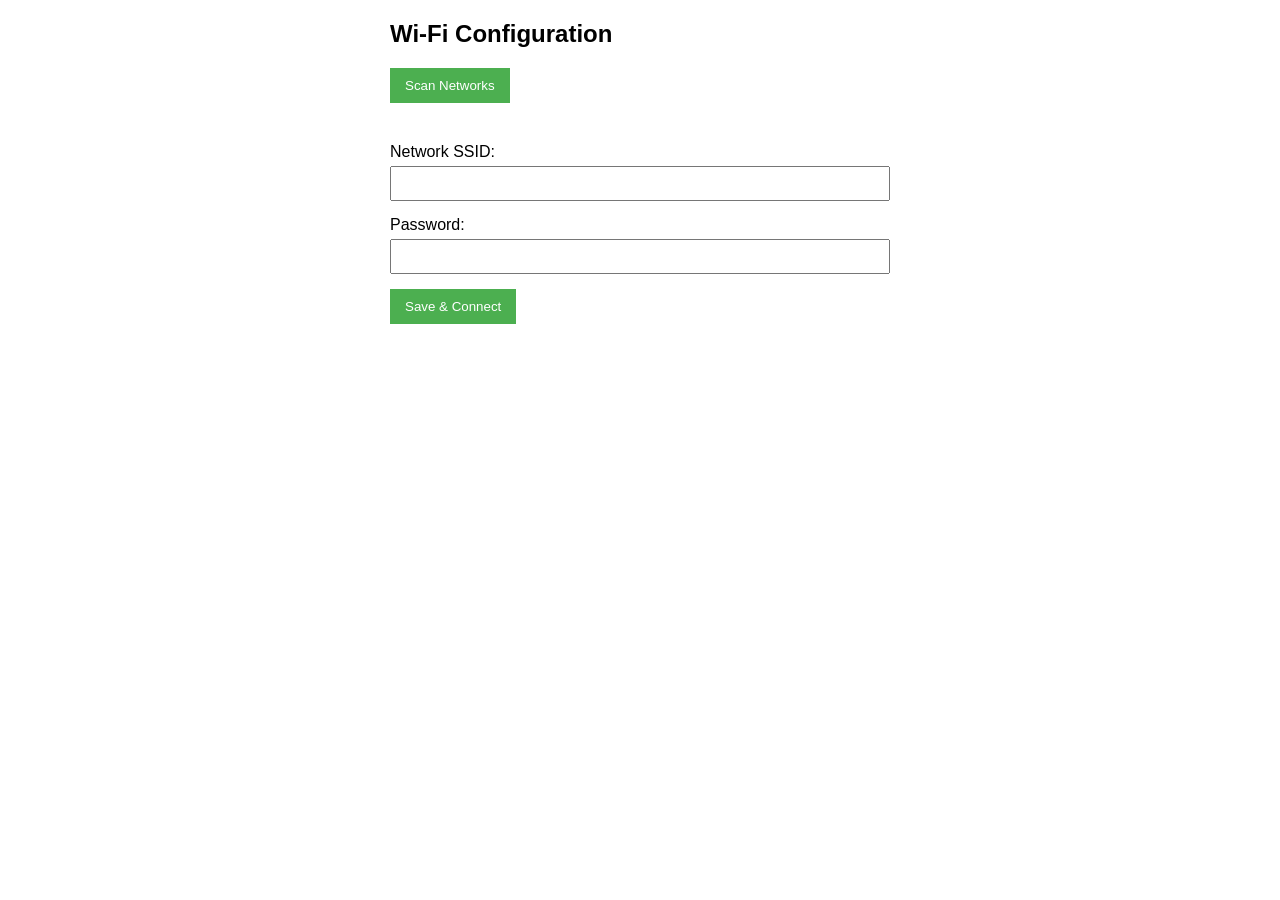
==== data/wifi-config.html @ 17d5fff0 "Started adding hot-spot" ====
<!DOCTYPE html>
<html>
<head>
  <meta name="viewport" content="width=device-width, initial-scale=1">
  <style>
    body { font-family: Arial; margin: 20px; }
    .container { max-width: 500px; margin: 0 auto; }
    .scan-btn { margin-bottom: 20px; }
    .network-list { margin-bottom: 20px; }
    .network-item { padding: 10px; border: 1px solid #ddd; margin-bottom: 5px; cursor: pointer; }
    .network-item:hover { background-color: #f5f5f5; }
    .form-group { margin-bottom: 15px; }
    label { display: block; margin-bottom: 5px; }
    input { width: 100%; padding: 8px; box-sizing: border-box; }
    button { background-color: #4CAF50; color: white; padding: 10px 15px; border: none; cursor: pointer; }
    button:hover { opacity: 0.8; }
  </style>
</head>
<body>
  <div class="container">
    <h2>Wi-Fi Configuration</h2>
    <button class="scan-btn" onclick="scanNetworks()">Scan Networks</button>
    <div class="network-list" id="networkList"></div>
    <form action="/savewifi" method="post">
      <div class="form-group">
        <label for="ssid">Network SSID:</label>
        <input type="text" id="ssid" name="ssid" required>
      </div>
      <div class="form-group">
        <label for="password">Password:</label>
        <input type="password" id="password" name="password">
      </div>
      <button type="submit">Save & Connect</button>
    </form>
  </div>
  <script>
    function scanNetworks() {
      fetch('/scanwifi')
        .then(response => response.json())
        .then(data => {
          const list = document.getElementById('networkList');
          list.innerHTML = '';
          data.networks.forEach(network => {
            const item = document.createElement('div');
            item.className = 'network-item';
            item.textContent = network.ssid + ' (' + network.rssi + ' dBm)';
            item.onclick = () => {
              document.getElementById('ssid').value = network.ssid;
            };
            list.appendChild(item);
          });
        });
    }
    // Автоматически сканировать сети при загрузке страницы
    window.onload = scanNetworks;
  </script>
</body>
</html>
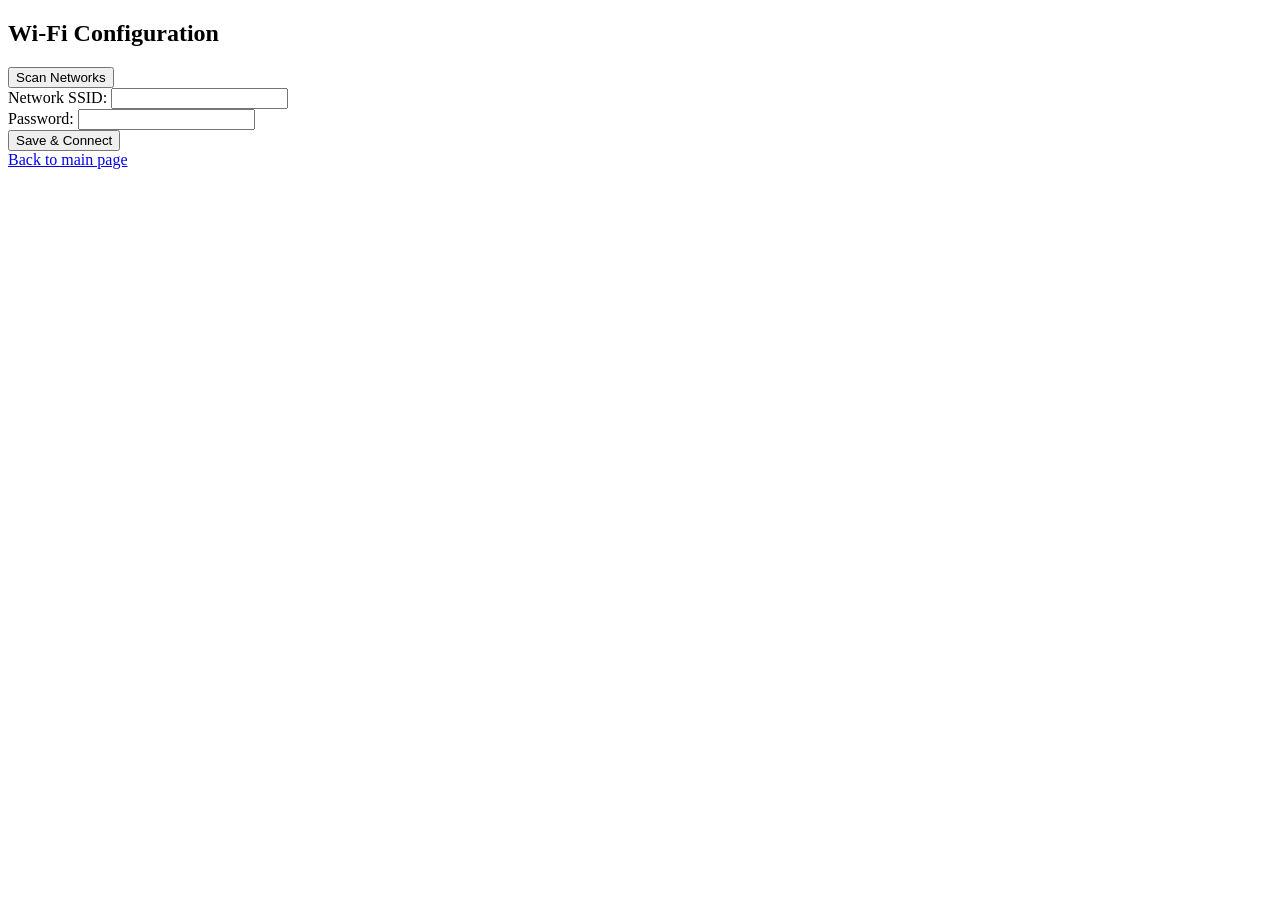
==== commit 7c5e17b4: "Added MyRequestHandler.hpp" ====
--- a/data/wifi-config.html
+++ b/data/wifi-config.html
@@ -1,20 +1,10 @@
 <!DOCTYPE html>
-<html>
+<html lang="en">
 <head>
-  <meta name="viewport" content="width=device-width, initial-scale=1">
-  <style>
-    body { font-family: Arial; margin: 20px; }
-    .container { max-width: 500px; margin: 0 auto; }
-    .scan-btn { margin-bottom: 20px; }
-    .network-list { margin-bottom: 20px; }
-    .network-item { padding: 10px; border: 1px solid #ddd; margin-bottom: 5px; cursor: pointer; }
-    .network-item:hover { background-color: #f5f5f5; }
-    .form-group { margin-bottom: 15px; }
-    label { display: block; margin-bottom: 5px; }
-    input { width: 100%; padding: 8px; box-sizing: border-box; }
-    button { background-color: #4CAF50; color: white; padding: 10px 15px; border: none; cursor: pointer; }
-    button:hover { opacity: 0.8; }
-  </style>
+  <meta charset="UTF-8">
+  <meta name="viewport" content="width=device-width, initial-scale=1.0">
+  <title>Wi-Fi Configuration</title>
+  <link rel="stylesheet" href="/main.css">
 </head>
 <body>
   <div class="container">
@@ -32,6 +22,9 @@
       </div>
       <button type="submit">Save & Connect</button>
     </form>
+  </div>
+  <div class="nav-container">
+    <a href="/">Back to main page</a>
   </div>
   <script>
     function scanNetworks() {
@@ -52,7 +45,7 @@
         });
     }
     // Автоматически сканировать сети при загрузке страницы
-    window.onload = scanNetworks;
+    // window.onload = scanNetworks;
   </script>
 </body>
 </html>
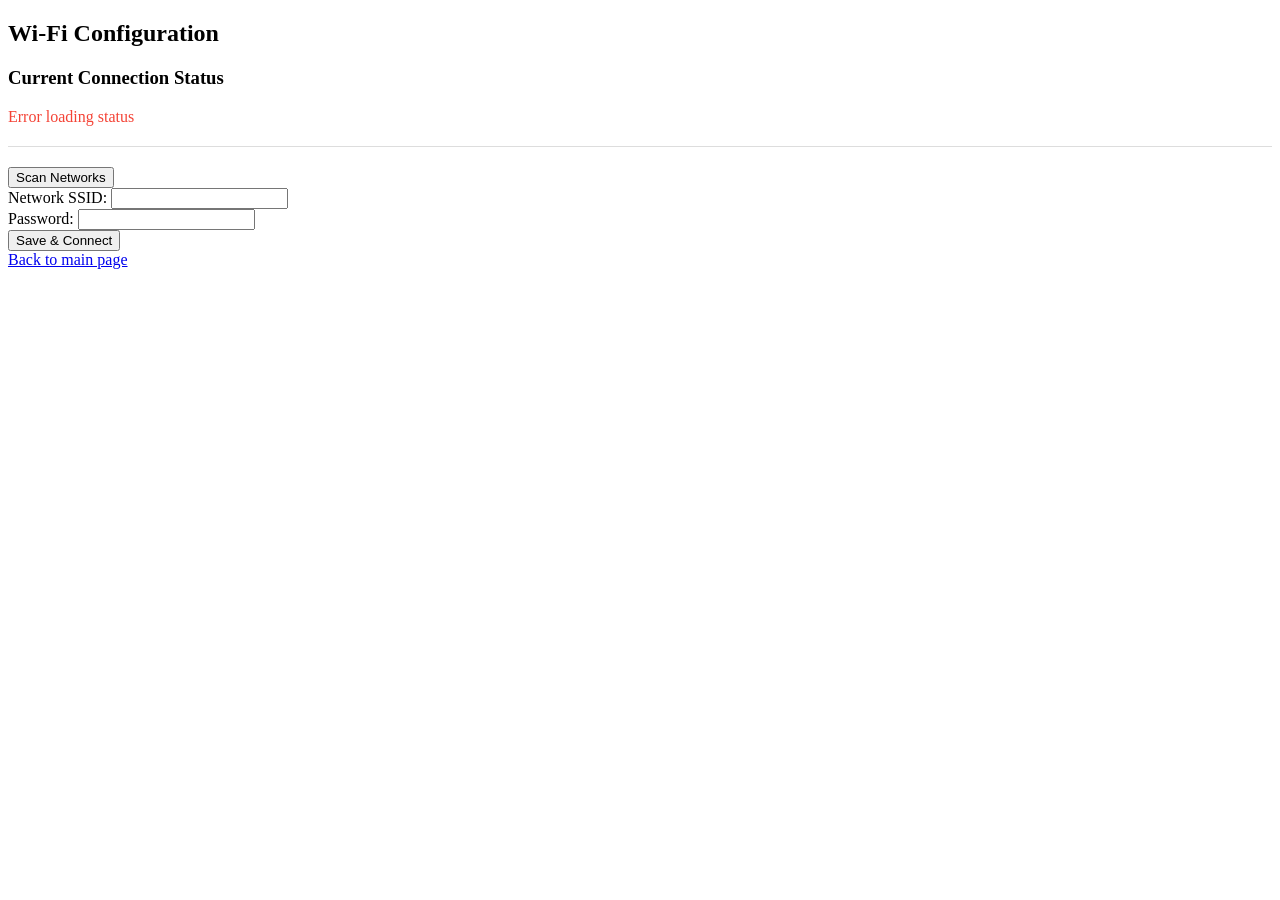
==== commit 4a6956c5: "Added status wi-fi that was connected and added ability to disconnect from wifi" ====
--- a/data/wifi-config.html
+++ b/data/wifi-config.html
@@ -9,6 +9,20 @@
 <body>
   <div class="container">
     <h2>Wi-Fi Configuration</h2>
+    
+    <!-- Блок статуса подключения -->
+    <div class="status-container" id="statusContainer">
+      <h3>Current Connection Status</h3>
+      <div id="connectionStatus" class="status-info">
+        <p>Loading...</p>
+      </div>
+      <button class="disconnect-btn" id="disconnectBtn" onclick="disconnectWiFi()" style="display:none;">
+        Disconnect & Switch to Access Point
+      </button>
+    </div>
+    
+    <hr style="margin: 20px 0; border: none; border-top: 1px solid #ddd;">
+    
     <button class="scan-btn" onclick="scanNetworks()">Scan Networks</button>
     <div class="network-list" id="networkList"></div>
     <form action="/savewifi" method="post">
@@ -44,8 +58,66 @@
           });
         });
     }
-    // Автоматически сканировать сети при загрузке страницы
-    // window.onload = scanNetworks;
+    
+    function updateWiFiStatus() {
+      fetch('/wifistatus')
+        .then(response => response.json())
+        .then(data => {
+          const statusDiv = document.getElementById('connectionStatus');
+          const disconnectBtn = document.getElementById('disconnectBtn');
+          
+          if (data.connected) {
+            statusDiv.innerHTML = `
+              <p><strong>Status:</strong> <span style="color: #4CAF50;">Connected</span></p>
+              <p><strong>Network:</strong> ${data.ssid}</p>
+              <p><strong>IP Address:</strong> ${data.ip}</p>
+              <p><strong>Signal Strength:</strong> ${data.rssi} dBm</p>
+            `;
+            disconnectBtn.style.display = 'inline-block';
+          } else if (data.mode === 'access_point') {
+            statusDiv.innerHTML = `
+              <p><strong>Status:</strong> <span style="color: #ff9800;">Access Point Mode</span></p>
+              <p><strong>AP Name:</strong> ${data.ssid}</p>
+              <p><strong>IP Address:</strong> ${data.ip}</p>
+            `;
+            disconnectBtn.style.display = 'none';
+          } else {
+            statusDiv.innerHTML = `
+              <p><strong>Status:</strong> <span style="color: #f44336;">Not Connected</span></p>
+            `;
+            disconnectBtn.style.display = 'none';
+          }
+        })
+        .catch(error => {
+          console.error('Error fetching WiFi status:', error);
+          document.getElementById('connectionStatus').innerHTML = 
+            '<p style="color: #f44336;">Error loading status</p>';
+        });
+    }
+    
+    function disconnectWiFi() {
+      if (confirm('Are you sure you want to disconnect and switch to Access Point mode? The device will restart.')) {
+        fetch('/disconnectwifi', { method: 'POST' })
+          .then(response => response.json())
+          .then(data => {
+            alert(data.message || 'Disconnecting... Device will restart.');
+            setTimeout(() => {
+              window.location.reload();
+            }, 2000);
+          })
+          .catch(error => {
+            console.error('Error disconnecting:', error);
+            alert('Error disconnecting. Please try again.');
+          });
+      }
+    }
+    
+    // Автоматически обновлять статус при загрузке страницы
+    window.onload = function() {
+      updateWiFiStatus();
+      // Обновлять статус каждые 5 секунд
+      setInterval(updateWiFiStatus, 5000);
+    };
   </script>
 </body>
 </html>
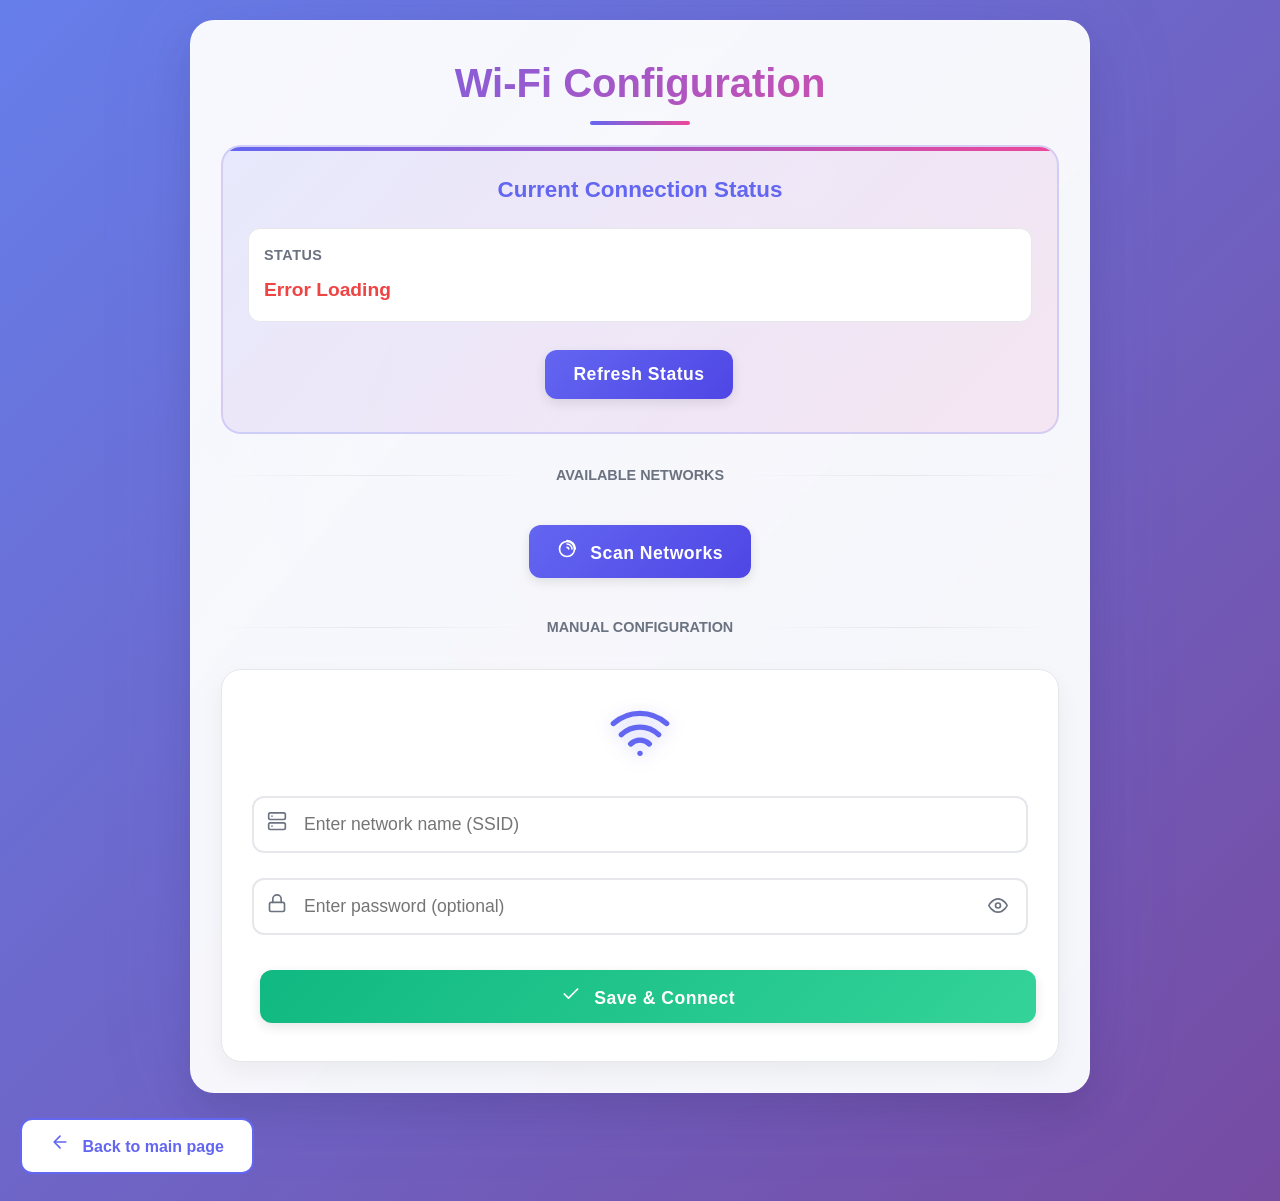
==== commit 0098d042: "New design of web" ====
--- a/data/wifi-config.html
+++ b/data/wifi-config.html
@@ -1,123 +1,1031 @@
 <!DOCTYPE html>
 <html lang="en">
+
 <head>
   <meta charset="UTF-8">
   <meta name="viewport" content="width=device-width, initial-scale=1.0">
   <title>Wi-Fi Configuration</title>
-  <link rel="stylesheet" href="/main.css">
+  <link rel="stylesheet" href="main.css">
+  <style>
+    /* Дополнительные стили для страницы WiFi */
+    .wifi-status {
+      background: linear-gradient(135deg, rgba(99, 102, 241, 0.1), rgba(236, 72, 153, 0.1));
+      padding: 25px;
+      border-radius: 20px;
+      margin-bottom: 30px;
+      border: 2px solid rgba(99, 102, 241, 0.2);
+      position: relative;
+      overflow: hidden;
+    }
+
+    .wifi-status::before {
+      content: '';
+      position: absolute;
+      top: 0;
+      left: 0;
+      right: 0;
+      height: 4px;
+      background: linear-gradient(to right, var(--primary), var(--secondary));
+    }
+
+    .wifi-status h3 {
+      margin-top: 0;
+      margin-bottom: 20px;
+      text-align: center;
+      color: var(--primary);
+      font-size: 1.4rem;
+      font-weight: 700;
+    }
+
+    .status-grid {
+      display: grid;
+      grid-template-columns: repeat(auto-fit, minmax(200px, 1fr));
+      gap: 20px;
+      margin-top: 15px;
+    }
+
+    .status-item {
+      background: white;
+      padding: 15px;
+      border-radius: 12px;
+      border: 1px solid var(--gray-light);
+      transition: all 0.3s ease;
+    }
+
+    .status-item:hover {
+      transform: translateY(-3px);
+      box-shadow: 0 8px 20px rgba(0, 0, 0, 0.1);
+      border-color: var(--primary);
+    }
+
+    .status-label {
+      font-size: 0.9rem;
+      color: var(--gray);
+      font-weight: 600;
+      text-transform: uppercase;
+      letter-spacing: 0.5px;
+      margin-bottom: 8px;
+    }
+
+    .status-value {
+      font-size: 1.2rem;
+      font-weight: 700;
+      color: var(--dark);
+    }
+
+    .status-connected .status-value {
+      color: var(--success);
+    }
+
+    .status-disconnected .status-value {
+      color: var(--danger);
+    }
+
+    .status-ap .status-value {
+      color: var(--warning);
+    }
+
+    /* Карточки сетей Wi-Fi */
+    .network-card {
+      background: white;
+      padding: 20px;
+      border-radius: 16px;
+      margin-bottom: 15px;
+      border: 2px solid var(--gray-light);
+      transition: all 0.3s cubic-bezier(0.4, 0, 0.2, 1);
+      position: relative;
+      overflow: hidden;
+    }
+
+    .network-card:hover {
+      border-color: var(--primary);
+    }
+
+    .network-card::after {
+      content: '';
+      position: absolute;
+      top: 0;
+      left: -100%;
+      width: 100%;
+      height: 100%;
+      background: linear-gradient(90deg, transparent, rgba(99, 102, 241, 0.1), transparent);
+      transition: 0.5s;
+    }
+
+    .network-card:hover::after {
+      left: 100%;
+    }
+
+    .network-header {
+      display: flex;
+      justify-content: space-between;
+      align-items: center;
+      cursor: pointer;
+    }
+
+    .network-name {
+      font-size: 1.3rem;
+      font-weight: 700;
+      color: var(--dark);
+      margin-bottom: 5px;
+      display: flex;
+      align-items: center;
+      gap: 8px;
+    }
+
+    .network-security {
+      height: 10px;
+    }
+
+    .network-info {
+      display: flex;
+      align-items: center;
+      gap: 15px;
+    }
+
+    .network-rssi {
+      background: linear-gradient(135deg, var(--primary), var(--primary-dark));
+      color: white;
+      padding: 6px 15px;
+      border-radius: 20px;
+      font-weight: 600;
+      font-size: 0.9rem;
+      min-width: 80px;
+      text-align: center;
+    }
+
+    .network-expand-btn {
+      background: none;
+      border: none;
+      color: var(--gray);
+      cursor: pointer;
+      padding: 8px;
+      border-radius: 8px;
+      transition: all 0.3s ease;
+    }
+
+    .network-expand-btn:hover {
+      background: var(--gray-light);
+      color: var(--primary);
+    }
+
+    .network-expand-btn svg {
+      transition: transform 0.3s ease;
+    }
+
+    .network-card.expanded .network-expand-btn svg {
+      transform: rotate(180deg);
+    }
+
+    /* Форма подключения внутри карточки */
+    .network-connect-form {
+      max-height: 0;
+      overflow: hidden;
+      transition: max-height 0.4s ease, margin-top 0.3s ease;
+      margin-top: 0;
+    }
+
+    .network-card.expanded .network-connect-form {
+      max-height: 250px;
+      margin-top: 20px;
+      border-top: 1px solid var(--gray-light);
+      padding-top: 20px;
+    }
+
+    .network-connect-form .input-group {
+      position: relative;
+      margin-bottom: 15px;
+    }
+
+    .network-connect-form input {
+      width: 100%;
+      padding: 14px 50px 14px 50px;
+      border: 2px solid var(--gray-light);
+      border-radius: 12px;
+      font-size: 1rem;
+      transition: all 0.3s ease;
+      background: white;
+    }
+
+    .network-connect-form input:focus {
+      outline: none;
+      border-color: var(--primary);
+      box-shadow: 0 0 0 3px rgba(99, 102, 241, 0.2);
+    }
+
+    .network-connect-form .input-icon {
+      position: absolute;
+      left: 15px;
+      top: 50%;
+      transform: translateY(-50%);
+      color: var(--gray);
+    }
+
+    .network-connect-form .password-toggle {
+      position: absolute;
+      right: 15px;
+      top: 50%;
+      transform: translateY(-50%);
+      background: none;
+      border: none;
+      color: var(--gray);
+      cursor: pointer;
+      padding: 5px;
+    }
+
+    .network-connect-form .password-toggle:hover {
+      color: var(--primary);
+    }
+
+    .network-connect-btn {
+      width: 100%;
+      padding: 14px;
+      background: linear-gradient(135deg, var(--success), #34d399);
+      color: white;
+      border: none;
+      border-radius: 12px;
+      font-size: 1rem;
+      font-weight: 600;
+      cursor: pointer;
+      transition: all 0.3s ease;
+      display: flex;
+      align-items: center;
+      justify-content: center;
+      gap: 10px;
+    }
+
+    .network-connect-btn:hover {
+      transform: translateY(-2px);
+      box-shadow: 0 8px 20px rgba(16, 185, 129, 0.3);
+    }
+
+    .network-connect-btn:active {
+      transform: translateY(0);
+    }
+
+    .signal-strength {
+      display: inline-block;
+      width: 80px;
+      height: 20px;
+      background: var(--gray-light);
+      border-radius: 10px;
+      position: relative;
+      overflow: hidden;
+    }
+
+    .signal-level {
+      position: absolute;
+      top: 0;
+      left: 0;
+      height: 100%;
+      background: linear-gradient(to right, var(--danger), var(--warning), var(--success));
+      border-radius: 10px;
+    }
+
+    /* Сообщения */
+    .message-box {
+      padding: 20px;
+      border-radius: 16px;
+      margin-bottom: 25px;
+      animation: slideIn 0.5s ease-out;
+      display: none;
+    }
+
+    .message-success {
+      background: linear-gradient(135deg, rgba(16, 185, 129, 0.1), rgba(52, 211, 153, 0.1));
+      border: 2px solid var(--success);
+      color: var(--success);
+    }
+
+    .message-error {
+      background: linear-gradient(135deg, rgba(239, 68, 68, 0.1), rgba(248, 113, 113, 0.1));
+      border: 2px solid var(--danger);
+      color: var(--danger);
+    }
+
+    .message-info {
+      background: linear-gradient(135deg, rgba(99, 102, 241, 0.1), rgba(139, 92, 246, 0.1));
+      border: 2px solid var(--primary);
+      color: var(--primary);
+    }
+
+    .message-header {
+      display: flex;
+      align-items: center;
+      gap: 10px;
+      margin-bottom: 10px;
+      font-weight: 700;
+      font-size: 1.2rem;
+    }
+
+    .scan-progress {
+      text-align: center;
+      padding: 30px;
+      display: none;
+    }
+
+    .spinner {
+      width: 40px;
+      height: 40px;
+      border: 4px solid var(--gray-light);
+      border-top-color: var(--primary);
+      border-radius: 50%;
+      animation: spin 1s linear infinite;
+      margin: 0 auto 15px;
+    }
+
+    @keyframes spin {
+      to {
+        transform: rotate(360deg);
+      }
+    }
+
+    @keyframes slideIn {
+      from {
+        opacity: 0;
+        transform: translateY(-20px);
+      }
+
+      to {
+        opacity: 1;
+        transform: translateY(0);
+      }
+    }
+
+    .divider {
+      display: flex;
+      align-items: center;
+      margin: 30px 0;
+      color: var(--gray);
+    }
+
+    .divider::before,
+    .divider::after {
+      content: '';
+      flex: 1;
+      height: 1px;
+      background: linear-gradient(to right, transparent, var(--gray-light), transparent);
+    }
+
+    .divider span {
+      padding: 0 20px;
+      font-size: 0.9rem;
+      font-weight: 600;
+      text-transform: uppercase;
+    }
+
+    /* Ручная настройка WiFi */
+    .wifi-form-container {
+      background: white;
+      padding: 30px;
+      border-radius: 20px;
+      margin-top: 30px;
+      border: 1px solid var(--gray-light);
+      box-shadow: 0 10px 25px rgba(0, 0, 0, 0.05);
+    }
+
+    .form-icon {
+      text-align: center;
+      margin-bottom: 25px;
+    }
+
+    .form-icon svg {
+      width: 64px;
+      height: 64px;
+      color: var(--primary);
+      filter: drop-shadow(0 4px 8px rgba(99, 102, 241, 0.3));
+    }
+
+    .manual-input-group {
+      position: relative;
+      margin-bottom: 25px;
+    }
+
+    .manual-input-group input {
+      width: 100%;
+      padding: 16px 50px 16px 50px;
+      border: 2px solid var(--gray-light);
+      border-radius: 12px;
+      font-size: 1.1rem;
+      transition: all 0.3s ease;
+      background: white;
+    }
+
+    .manual-input-group input:focus {
+      outline: none;
+      border-color: var(--primary);
+      box-shadow: 0 0 0 3px rgba(99, 102, 241, 0.2);
+    }
+
+    .manual-input-group .input-icon {
+      position: absolute;
+      left: 15px;
+      top: 50%;
+      transform: translateY(-50%);
+      color: var(--gray);
+    }
+
+    .manual-input-group .password-toggle {
+      position: absolute;
+      right: 15px;
+      top: 50%;
+      transform: translateY(-50%);
+      background: none;
+      border: none;
+      color: var(--gray);
+      cursor: pointer;
+      padding: 5px;
+    }
+
+    .manual-input-group .password-toggle:hover {
+      color: var(--primary);
+    }
+
+    @media (max-width: 768px) {
+      .status-grid {
+        grid-template-columns: 1fr;
+      }
+
+      .network-card {
+        padding: 15px;
+      }
+
+      .network-header {
+        flex-direction: column;
+        align-items: flex-start;
+        gap: 10px;
+      }
+
+      .network-info {
+        width: 100%;
+        justify-content: space-between;
+      }
+
+      .wifi-form-container {
+        padding: 20px;
+      }
+
+      .manual-input-group input {
+        padding: 14px 45px 14px 45px;
+      }
+    }
+
+    /* Декоративные элементы */
+    .wifi-bg {
+      position: fixed;
+      top: 0;
+      left: 0;
+      width: 100%;
+      height: 100%;
+      pointer-events: none;
+      z-index: -1;
+      opacity: 0.1;
+    }
+
+    .wifi-bg svg {
+      position: absolute;
+      width: 100%;
+      height: 100%;
+    }
+  </style>
 </head>
+
 <body>
+  <div class="wifi-bg">
+    <svg xmlns="http://www.w3.org/2000/svg" viewBox="0 0 100 100">
+      <path d="M50 10A40 40 0 1 0 50 90 40 40 0 1 0 50 10z" fill="none" stroke="currentColor" stroke-width="0.5" />
+      <path d="M50 20A30 30 0 1 0 50 80 30 30 0 1 0 50 20z" fill="none" stroke="currentColor" stroke-width="0.5" />
+      <path d="M50 30A20 20 0 1 0 50 70 20 20 0 1 0 50 30z" fill="none" stroke="currentColor" stroke-width="0.5" />
+    </svg>
+  </div>
+
   <div class="container">
-    <h2>Wi-Fi Configuration</h2>
-    
+    <h1>Wi-Fi Configuration</h1>
+
+    <!-- Сообщения -->
+    <div id="messageContainer" class="message-box"></div>
+
     <!-- Блок статуса подключения -->
-    <div class="status-container" id="statusContainer">
+    <div class="wifi-status">
       <h3>Current Connection Status</h3>
-      <div id="connectionStatus" class="status-info">
-        <p>Loading...</p>
+      <div id="connectionStatus">
+        <div class="scan-progress" id="statusLoading">
+          <div class="spinner"></div>
+          <p>Loading connection status...</p>
+        </div>
       </div>
-      <button class="disconnect-btn" id="disconnectBtn" onclick="disconnectWiFi()" style="display:none;">
-        Disconnect & Switch to Access Point
+      <div style="text-align: center; margin-top: 20px;">
+        <button class="btn btn-secondary" onclick="updateWiFiStatus()" style="margin-right: 10px;">
+          Refresh Status
+        </button>
+        <button class="btn btn-off" id="disconnectBtn" onclick="disconnectWiFi()" style="display:none;">
+          Disconnect & Switch to Access Point
+        </button>
+      </div>
+    </div>
+
+    <div class="divider">
+      <span>Available Networks</span>
+    </div>
+
+    <div style="text-align: center; margin-bottom: 25px;">
+      <button class="btn btn-secondary" onclick="scanNetworks()" style="min-width: 200px;">
+        <svg xmlns="http://www.w3.org/2000/svg" width="20" height="20" viewBox="0 0 24 24" fill="none"
+          stroke="currentColor" stroke-width="2" stroke-linecap="round" stroke-linejoin="round"
+          style="margin-right: 8px;">
+          <path d="M21 12a9 9 0 0 0-9-9 9 9 0 0 0-9 9 9 9 0 0 0 9 9 9 9 0 0 0 9-9z" />
+          <path d="M12 2a10 10 0 0 1 10 10" />
+          <path d="M12 6a6 6 0 0 1 6 6" />
+          <path d="M12 10a2 2 0 0 1 2 2" />
+        </svg>
+        Scan Networks
       </button>
     </div>
-    
-    <hr style="margin: 20px 0; border: none; border-top: 1px solid #ddd;">
-    
-    <button class="scan-btn" onclick="scanNetworks()">Scan Networks</button>
+
+    <div class="scan-progress" id="scanLoading">
+      <div class="spinner"></div>
+      <p>Scanning for available networks...</p>
+    </div>
+
     <div class="network-list" id="networkList"></div>
-    <form action="/savewifi" method="post">
-      <div class="form-group">
-        <label for="ssid">Network SSID:</label>
-        <input type="text" id="ssid" name="ssid" required>
+
+    <div class="divider">
+      <span>Manual Configuration</span>
+    </div>
+
+    <div class="wifi-form-container">
+      <div class="form-icon">
+        <svg xmlns="http://www.w3.org/2000/svg" viewBox="0 0 24 24" fill="none" stroke="currentColor" stroke-width="2"
+          stroke-linecap="round" stroke-linejoin="round">
+          <path d="M5 13a10 10 0 0 1 14 0"></path>
+          <path d="M8.5 16.5a5 5 0 0 1 7 0"></path>
+          <path d="M2 8.82a15 15 0 0 1 20 0"></path>
+          <line x1="12" y1="20" x2="12.01" y2="20"></line>
+        </svg>
       </div>
-      <div class="form-group">
-        <label for="password">Password:</label>
-        <input type="password" id="password" name="password">
-      </div>
-      <button type="submit">Save & Connect</button>
-    </form>
+
+      <form id="wifiForm" onsubmit="saveWiFi(event)">
+        <div class="manual-input-group">
+          <div class="input-icon">
+            <svg xmlns="http://www.w3.org/2000/svg" width="20" height="20" viewBox="0 0 24 24" fill="none"
+              stroke="currentColor" stroke-width="2" stroke-linecap="round" stroke-linejoin="round">
+              <rect x="2" y="2" width="20" height="8" rx="2" ry="2"></rect>
+              <rect x="2" y="14" width="20" height="8" rx="2" ry="2"></rect>
+              <line x1="6" y1="6" x2="6.01" y2="6"></line>
+              <line x1="6" y1="18" x2="6.01" y2="18"></line>
+            </svg>
+          </div>
+          <input type="text" id="ssid" name="ssid" placeholder="Enter network name (SSID)" required>
+        </div>
+
+        <div class="manual-input-group">
+          <div class="input-icon">
+            <svg xmlns="http://www.w3.org/2000/svg" width="20" height="20" viewBox="0 0 24 24" fill="none"
+              stroke="currentColor" stroke-width="2" stroke-linecap="round" stroke-linejoin="round">
+              <rect x="3" y="11" width="18" height="11" rx="2" ry="2"></rect>
+              <path d="M7 11V7a5 5 0 0 1 10 0v4"></path>
+            </svg>
+          </div>
+          <input type="password" id="password" name="password" placeholder="Enter password (optional)">
+          <button type="button" class="password-toggle" onclick="togglePassword()">
+            <svg xmlns="http://www.w3.org/2000/svg" width="20" height="20" viewBox="0 0 24 24" fill="none"
+              stroke="currentColor" stroke-width="2" stroke-linecap="round" stroke-linejoin="round">
+              <path d="M1 12s4-8 11-8 11 8 11 8-4 8-11 8-11-8-11-8z"></path>
+              <circle cx="12" cy="12" r="3"></circle>
+            </svg>
+          </button>
+        </div>
+
+        <button class="btn btn-on" type="submit" style="width: 100%; margin-top: 10px;">
+          <svg xmlns="http://www.w3.org/2000/svg" width="20" height="20" viewBox="0 0 24 24" fill="none"
+            stroke="currentColor" stroke-width="2" stroke-linecap="round" stroke-linejoin="round"
+            style="margin-right: 8px;">
+            <polyline points="20 6 9 17 4 12"></polyline>
+          </svg>
+          Save & Connect
+        </button>
+      </form>
+    </div>
   </div>
+
   <div class="nav-container">
-    <a href="/">Back to main page</a>
+    <a href="#" id="backLink">
+      <svg xmlns="http://www.w3.org/2000/svg" width="20" height="20" viewBox="0 0 24 24" fill="none"
+        stroke="currentColor" stroke-width="2" stroke-linecap="round" stroke-linejoin="round"
+        style="margin-right: 8px;">
+        <path d="M19 12H5M12 19l-7-7 7-7" />
+      </svg>
+      Back to main page
+    </a>
   </div>
+
   <script>
+    // Установка ссылки в зависимости от устройства
+    document.getElementById('backLink').href =
+      window.location.hostname === '' ? 'index.html' : '/';
+
+    // Глобальные переменные
+    let expandedNetworkId = null;
+    let currentNetworks = [];
+
+    // Функция переключения видимости пароля в основной форме
+    function togglePassword() {
+      const passwordInput = document.getElementById('password');
+      const type = passwordInput.getAttribute('type') === 'password' ? 'text' : 'password';
+      passwordInput.setAttribute('type', type);
+    }
+
+    // Показать сообщение
+    function showMessage(type, title, text) {
+      const messageContainer = document.getElementById('messageContainer');
+      const typeClass = `message-${type}`;
+
+      messageContainer.className = `message-box ${typeClass}`;
+      messageContainer.innerHTML = `
+        <div class="message-header">
+          <svg xmlns="http://www.w3.org/2000/svg" width="24" height="24" viewBox="0 0 24 24" fill="none" stroke="currentColor" stroke-width="2" stroke-linecap="round" stroke-linejoin="round">
+            ${type === 'success' ? '<polyline points="20 6 9 17 4 12"></polyline>' :
+          type === 'error' ? '<circle cx="12" cy="12" r="10"></circle><line x1="15" y1="9" x2="9" y2="15"></line><line x1="9" y1="9" x2="15" y2="15"></line>' :
+            '<circle cx="12" cy="12" r="10"></circle><line x1="12" y1="16" x2="12" y2="12"></line><line x1="12" y1="8" x2="12.01" y2="8"></line>'}
+          </svg>
+          ${title}
+        </div>
+        <p>${text}</p>
+      `;
+      messageContainer.style.display = 'block';
+
+      if (type !== 'info') {
+        setTimeout(() => {
+          messageContainer.style.display = 'none';
+        }, 5000);
+      }
+    }
+
+    // Раскрыть/скрыть карточку сети
+    function toggleNetworkCard(networkId) {
+      const card = document.getElementById(`network-${networkId}`);
+      const allCards = document.querySelectorAll('.network-card');
+
+      // Закрываем все другие карточки
+      allCards.forEach(c => {
+        if (c.id !== `network-${networkId}` && c.classList.contains('expanded')) {
+          c.classList.remove('expanded');
+        }
+      });
+
+      // Переключаем текущую карточку
+      if (expandedNetworkId === networkId) {
+        card.classList.remove('expanded');
+        expandedNetworkId = null;
+      } else {
+        card.classList.add('expanded');
+        expandedNetworkId = networkId;
+      }
+    }
+
+    // Подключиться к сети из карточки
+    function connectFromCard(ssid, password = '') {
+      // Заполняем основную форму
+      document.getElementById('ssid').value = ssid;
+      document.getElementById('password').value = password;
+
+      // Вызываем сохранение
+      saveWiFiData(ssid, password);
+    }
+
+    // Сканирование сетей
     function scanNetworks() {
+      const networkList = document.getElementById('networkList');
+      const scanLoading = document.getElementById('scanLoading');
+
+      networkList.innerHTML = '';
+      scanLoading.style.display = 'block';
+      expandedNetworkId = null;
+
+      showMessage('info', 'Scanning Networks', 'Searching for available Wi-Fi networks...');
+
       fetch('/scanwifi')
         .then(response => response.json())
         .then(data => {
-          const list = document.getElementById('networkList');
-          list.innerHTML = '';
-          data.networks.forEach(network => {
-            const item = document.createElement('div');
-            item.className = 'network-item';
-            item.textContent = network.ssid + ' (' + network.rssi + ' dBm)';
-            item.onclick = () => {
-              document.getElementById('ssid').value = network.ssid;
-            };
-            list.appendChild(item);
+          scanLoading.style.display = 'none';
+          currentNetworks = data.networks || [];
+
+          if (currentNetworks.length > 0) {
+            currentNetworks.forEach((network, index) => {
+              const networkId = `net-${index}`;
+              const signalPercent = Math.min(Math.max(((network.rssi + 100) / 70 * 100), 0), 100);
+              const isOpen = network.encrypted === false || network.encrypted === "false";
+
+              const card = document.createElement('div');
+              card.className = 'network-card';
+              card.id = `network-${networkId}`;
+
+              let cardContent = `
+                <div class="network-header" onclick="toggleNetworkCard('${networkId}')">
+                  <div>
+                    <div class="network-name">
+                      ${isOpen ?
+                  '<svg xmlns="http://www.w3.org/2000/svg" width="18" height="18" viewBox="0 0 24 24" fill="none" stroke="currentColor" stroke-width="2" stroke-linecap="round" stroke-linejoin="round" style="color: var(--success);">' +
+                  '<path d="M12 22s8-4 8-10V5l-8-3-8 3v7c0 6 8 10 8 10z"></path>' +
+                  '</svg>' :
+                  '<svg xmlns="http://www.w3.org/2000/svg" width="18" height="18" viewBox="0 0 24 24" fill="none" stroke="currentColor" stroke-width="2" stroke-linecap="round" stroke-linejoin="round" style="color: var(--warning);">' +
+                  '<rect x="3" y="11" width="18" height="11" rx="2" ry="2"></rect>' +
+                  '<path d="M7 11V7a5 5 0 0 1 10 0v4"></path>' +
+                  '</svg>'
+                }
+                      ${network.ssid}
+                    </div>
+                    <div class="network-security"></div>
+                  </div>
+                  <div class="network-info">
+                    <div style="display: flex; align-items: center; gap: 10px;">
+                      <div class="signal-strength">
+                        <div class="signal-level" style="width: ${signalPercent}%"></div>
+                      </div>
+                      <div class="network-rssi">${network.rssi} dBm</div>
+                    </div>
+                    <button class="network-expand-btn">
+                      <svg xmlns="http://www.w3.org/2000/svg" width="20" height="20" viewBox="0 0 24 24" fill="none" stroke="currentColor" stroke-width="2" stroke-linecap="round" stroke-linejoin="round">
+                        <polyline points="6 9 12 15 18 9"></polyline>
+                      </svg>
+                    </button>
+                  </div>
+                </div>
+                <div class="network-connect-form">
+              `;
+
+              if (!isOpen) {
+                // Защищенная сеть - поле для пароля
+                cardContent += `
+                  <form onsubmit="event.preventDefault(); connectFromCard('${network.ssid.replace(/'/g, "\\'")}', document.getElementById('password-${networkId}').value);">
+                    <div class="input-group">
+                      <div class="input-icon">
+                        <svg xmlns="http://www.w3.org/2000/svg" width="16" height="16" viewBox="0 0 24 24" fill="none" stroke="currentColor" stroke-width="2" stroke-linecap="round" stroke-linejoin="round">
+                          <rect x="3" y="11" width="18" height="11" rx="2" ry="2"></rect>
+                          <path d="M7 11V7a5 5 0 0 1 10 0v4"></path>
+                        </svg>
+                      </div>
+                      <input type="password" id="password-${networkId}" placeholder="Enter password for ${network.ssid}" required>
+                      <button type="button" class="password-toggle" onclick="togglePasswordInCard('password-${networkId}')">
+                        <svg xmlns="http://www.w3.org/2000/svg" width="16" height="16" viewBox="0 0 24 24" fill="none" stroke="currentColor" stroke-width="2" stroke-linecap="round" stroke-linejoin="round">
+                          <path d="M1 12s4-8 11-8 11 8 11 8-4 8-11 8-11-8-11-8z"></path>
+                          <circle cx="12" cy="12" r="3"></circle>
+                        </svg>
+                      </button>
+                    </div>
+                    <button class="network-connect-btn" type="submit">
+                      <svg xmlns="http://www.w3.org/2000/svg" width="18" height="18" viewBox="0 0 24 24" fill="none" stroke="currentColor" stroke-width="2" stroke-linecap="round" stroke-linejoin="round">
+                        <polyline points="20 6 9 17 4 12"></polyline>
+                      </svg>
+                      Save & Connect to ${network.ssid}
+                    </button>
+                  </form>
+                `;
+              } else {
+                // Открытая сеть - только кнопка подключения
+                cardContent += `
+                  <button class="network-connect-btn" onclick="connectFromCard('${network.ssid.replace(/'/g, "\\'")}')">
+                    <svg xmlns="http://www.w3.org/2000/svg" width="18" height="18" viewBox="0 0 24 24" fill="none" stroke="currentColor" stroke-width="2" stroke-linecap="round" stroke-linejoin="round">
+                      <polyline points="20 6 9 17 4 12"></polyline>
+                    </svg>
+                    Connect to ${network.ssid}
+                  </button>
+                `;
+              }
+
+              cardContent += `</div>`;
+              card.innerHTML = cardContent;
+              networkList.appendChild(card);
+            });
+          } else {
+            networkList.innerHTML = `
+              <div style="text-align: center; padding: 40px; color: var(--gray);">
+                <svg xmlns="http://www.w3.org/2000/svg" width="48" height="48" viewBox="0 0 24 24" fill="none" stroke="currentColor" stroke-width="2" stroke-linecap="round" stroke-linejoin="round" style="margin-bottom: 15px;">
+                  <path d="M1 1l22 22M16.72 11.06A10.94 10.94 0 0 1 19 12.55M5 12.55a10.94 10.94 0 0 1 5.17-2.39M10.71 5.05A16 16 0 0 1 22.58 9M1.42 9a15.91 15.91 0 0 1 4.7-2.88M8.53 16.11a6 6 0 0 1 6.95 0M12 20h.01"/>
+                </svg>
+                <h3 style="margin: 0 0 10px 0;">No networks found</h3>
+                <p style="margin: 0;">Try moving closer to your router or click scan again.</p>
+              </div>
+            `;
+          }
+        })
+        .catch(error => {
+          scanLoading.style.display = 'none';
+          showMessage('error', 'Scan Error', 'Failed to scan networks. Please try again.');
+          console.error('Error scanning networks:', error);
+        });
+    }
+
+    // Функция переключения пароля в карточке
+    function togglePasswordInCard(inputId) {
+      const passwordInput = document.getElementById(inputId);
+      const type = passwordInput.getAttribute('type') === 'password' ? 'text' : 'password';
+      passwordInput.setAttribute('type', type);
+    }
+
+    // Оригинальная функция saveWiFi
+    function saveWiFi(event) {
+      event.preventDefault();
+
+      const form = document.getElementById('wifiForm');
+      const formData = new FormData(form);
+      const ssid = formData.get('ssid');
+      const password = formData.get('password');
+
+      saveWiFiData(ssid, password);
+    }
+
+    // Общая функция для сохранения WiFi данных
+    function saveWiFiData(ssid, password) {
+      // Показываем сообщение о процессе
+      showMessage('info', 'Connecting...', `Connecting to ${ssid}. This may take a few seconds.`);
+
+      // Отправляем данные через fetch
+      fetch('/savewifi', {
+        method: 'POST',
+        headers: {
+          'Content-Type': 'application/x-www-form-urlencoded',
+        },
+        body: `ssid=${encodeURIComponent(ssid)}&password=${encodeURIComponent(password)}`
+      })
+        .then(response => {
+          // Пытаемся прочитать как JSON
+          return response.json().catch(() => {
+            // Если не JSON, читаем как текст
+            return response.text().then(text => ({ status: response.ok ? 'success' : 'error', message: text }));
           });
+        })
+        .then(data => {
+          // Проверяем статус ответа
+          if (data.status === 'success' || (typeof data === 'string' && data.includes('successfully'))) {
+            showMessage('success', 'Connected!', 'Wi-Fi configured successfully! Device will reboot in a moment...');
+            // Редирект через 2 секунды
+            setTimeout(() => {
+              window.location.href = '/wifi-config';
+            }, 2000);
+          } else {
+            // Ошибка подключения
+            showMessage('error', 'Failed to connect to WiFi', data.message || 'Please check your credentials and try again.');
+            // Обновляем статус WiFi
+            setTimeout(() => {
+              updateWiFiStatus();
+            }, 1000);
+          }
+        })
+        .catch(error => {
+          console.error('Error saving WiFi:', error);
+          showMessage('error', 'Error connecting to WiFi', 'Please try again later.');
+          updateWiFiStatus();
         });
     }
-    
+
+    // Обновление статуса WiFi
     function updateWiFiStatus() {
+      const statusDiv = document.getElementById('connectionStatus');
+      const disconnectBtn = document.getElementById('disconnectBtn');
+      const statusLoading = document.getElementById('statusLoading');
+
+      statusLoading.style.display = 'block';
+      statusDiv.innerHTML = '';
+      statusDiv.appendChild(statusLoading);
+
       fetch('/wifistatus')
         .then(response => response.json())
         .then(data => {
-          const statusDiv = document.getElementById('connectionStatus');
-          const disconnectBtn = document.getElementById('disconnectBtn');
-          
+          statusLoading.style.display = 'none';
+
+          let statusHtml = '<div class="status-grid">';
+
           if (data.connected) {
-            statusDiv.innerHTML = `
-              <p><strong>Status:</strong> <span style="color: #4CAF50;">Connected</span></p>
-              <p><strong>Network:</strong> ${data.ssid}</p>
-              <p><strong>IP Address:</strong> ${data.ip}</p>
-              <p><strong>Signal Strength:</strong> ${data.rssi} dBm</p>
+            const signalPercent = Math.min(Math.max(((data.rssi + 100) / 70 * 100), 0), 100);
+
+            statusHtml += `
+              <div class="status-item status-connected">
+                <div class="status-label">Status</div>
+                <div class="status-value">Connected</div>
+              </div>
+              <div class="status-item">
+                <div class="status-label">Network</div>
+                <div class="status-value">${data.ssid}</div>
+              </div>
+              <div class="status-item">
+                <div class="status-label">IP Address</div>
+                <div class="status-value">${data.ip}</div>
+              </div>
+              <div class="status-item">
+                <div class="status-label">Signal Strength</div>
+                <div class="status-value">
+                  <div style="display: flex; align-items: center; gap: 10px;">
+                    <div class="signal-strength">
+                      <div class="signal-level" style="width: ${signalPercent}%"></div>
+                    </div>
+                    ${data.rssi} dBm
+                  </div>
+                </div>
+              </div>
             `;
             disconnectBtn.style.display = 'inline-block';
           } else if (data.mode === 'access_point') {
-            statusDiv.innerHTML = `
-              <p><strong>Status:</strong> <span style="color: #ff9800;">Access Point Mode</span></p>
-              <p><strong>AP Name:</strong> ${data.ssid}</p>
-              <p><strong>IP Address:</strong> ${data.ip}</p>
+            statusHtml += `
+              <div class="status-item status-ap">
+                <div class="status-label">Status</div>
+                <div class="status-value">Access Point Mode</div>
+              </div>
+              <div class="status-item">
+                <div class="status-label">AP Name</div>
+                <div class="status-value">${data.ssid}</div>
+              </div>
+              <div class="status-item">
+                <div class="status-label">IP Address</div>
+                <div class="status-value">${data.ip}</div>
+              </div>
+              <div class="status-item">
+                <div class="status-label">Mode</div>
+                <div class="status-value">Hotspot</div>
+              </div>
             `;
             disconnectBtn.style.display = 'none';
           } else {
-            statusDiv.innerHTML = `
-              <p><strong>Status:</strong> <span style="color: #f44336;">Not Connected</span></p>
+            statusHtml += `
+              <div class="status-item status-disconnected">
+                <div class="status-label">Status</div>
+                <div class="status-value">Not Connected</div>
+              </div>
+              <div class="status-item">
+                <div class="status-label">Mode</div>
+                <div class="status-value">Client Mode</div>
+              </div>
+              <div class="status-item">
+                <div class="status-label">Network</div>
+                <div class="status-value">None</div>
+              </div>
+              <div class="status-item">
+                <div class="status-label">IP Address</div>
+                <div class="status-value">Not assigned</div>
+              </div>
             `;
             disconnectBtn.style.display = 'none';
           }
+
+          statusHtml += '</div>';
+          statusDiv.innerHTML = statusHtml;
         })
         .catch(error => {
+          statusLoading.style.display = 'none';
+          statusDiv.innerHTML = `
+            <div class="status-item status-disconnected">
+              <div class="status-label">Status</div>
+              <div class="status-value">Error Loading</div>
+            </div>
+          `;
           console.error('Error fetching WiFi status:', error);
-          document.getElementById('connectionStatus').innerHTML = 
-            '<p style="color: #f44336;">Error loading status</p>';
         });
     }
-    
+
+    // Отключение WiFi
     function disconnectWiFi() {
       if (confirm('Are you sure you want to disconnect and switch to Access Point mode? The device will restart.')) {
+        showMessage('info', 'Disconnecting...', 'Switching to Access Point mode. Device will restart.');
+
         fetch('/disconnectwifi', { method: 'POST' })
           .then(response => response.json())
           .then(data => {
-            alert(data.message || 'Disconnecting... Device will restart.');
+            showMessage('success', 'Disconnected', data.message || 'Disconnecting... Device will restart.');
             setTimeout(() => {
               window.location.reload();
             }, 2000);
           })
           .catch(error => {
             console.error('Error disconnecting:', error);
-            alert('Error disconnecting. Please try again.');
+            showMessage('error', 'Error', 'Failed to disconnect. Please try again.');
           });
       }
     }
-    
-    // Автоматически обновлять статус при загрузке страницы
-    window.onload = function() {
+
+    // Проверка параметров URL
+    function checkURLParams() {
+      const urlParams = new URLSearchParams(window.location.search);
+
+      if (urlParams.get('success') === 'true') {
+        showMessage('success', 'Connected!', 'Wi-Fi configured successfully!');
+        setTimeout(() => {
+          window.history.replaceState({}, document.title, '/wifi-config');
+        }, 5000);
+      } else if (urlParams.get('error') === 'true') {
+        showMessage('error', 'Connection Failed', 'Failed to connect to Wi-Fi. Please try again.');
+        setTimeout(() => {
+          window.history.replaceState({}, document.title, '/wifi-config');
+        }, 5000);
+      }
+    }
+
+    // Инициализация
+    window.onload = function () {
+      checkURLParams();
       updateWiFiStatus();
-      // Обновлять статус каждые 5 секунд
-      setInterval(updateWiFiStatus, 5000);
+      setInterval(updateWiFiStatus, 10000);
     };
   </script>
 </body>
+
 </html>
--- a/data/main.css
+++ b/data/main.css
@@ -0,0 +1,681 @@
+/* ===== ОБЩИЕ СТИЛИ ===== */
+:root {
+    --primary: #6366f1;
+    --primary-dark: #4f46e5;
+    --secondary: #ec4899;
+    --success: #10b981;
+    --danger: #ef4444;
+    --warning: #f59e0b;
+    --info: #06b6d4;
+    --dark: #1f2937;
+    --light: #f8fafc;
+    --gray: #6b7280;
+    --gray-light: #e5e7eb;
+}
+
+* {
+    margin: 0;
+    padding: 0;
+    box-sizing: border-box;
+}
+
+body {
+    font-family: 'Segoe UI', Tahoma, Geneva, Verdana, sans-serif;
+    margin: 0;
+    padding: 20px;
+    background: linear-gradient(135deg, #667eea 0%, #764ba2 100%);
+    color: var(--dark);
+    line-height: 1.6;
+    min-height: 100vh;
+}
+
+.container {
+    max-width: 900px;
+    margin: 0 auto;
+    background: linear-gradient(to bottom right, rgba(255, 255, 255, 0.95), rgba(248, 250, 252, 0.98));
+    padding: 30px;
+    border-radius: 24px;
+    box-shadow:
+        0 20px 40px rgba(0, 0, 0, 0.1),
+        0 0 100px rgba(99, 102, 241, 0.1);
+    text-align: left;
+    backdrop-filter: blur(10px);
+    border: 1px solid rgba(255, 255, 255, 0.3);
+}
+
+h1,
+h2 {
+    background: linear-gradient(135deg, var(--primary), var(--secondary));
+    -webkit-background-clip: text;
+    -webkit-text-fill-color: transparent;
+    background-clip: text;
+    text-align: center;
+    margin-bottom: 25px;
+    position: relative;
+}
+
+h1 {
+    font-size: 2.5rem;
+    font-weight: 800;
+    margin-bottom: 30px;
+}
+
+h1::after {
+    content: '';
+    position: absolute;
+    bottom: -10px;
+    left: 50%;
+    transform: translateX(-50%);
+    width: 100px;
+    height: 4px;
+    background: linear-gradient(to right, var(--primary), var(--secondary));
+    border-radius: 2px;
+}
+
+h2 {
+    font-size: 1.8rem;
+    font-weight: 700;
+    margin-bottom: 25px;
+}
+
+p {
+    font-size: 1.1rem;
+    margin: 10px 0;
+    text-align: left;
+    color: var(--dark);
+}
+
+/* ===== СТИЛИ ДЛЯ КНОПОК ===== */
+.btn {
+    font-size: 1.1rem;
+    padding: 14px 28px;
+    margin: 8px;
+    border: none;
+    border-radius: 12px;
+    cursor: pointer;
+    color: white;
+    transition: all 0.3s cubic-bezier(0.4, 0, 0.2, 1);
+    display: inline-block;
+    min-width: 150px;
+    font-weight: 600;
+    letter-spacing: 0.5px;
+    position: relative;
+    overflow: hidden;
+    box-shadow: 0 4px 12px rgba(0, 0, 0, 0.1);
+}
+
+.btn::before {
+    content: '';
+    position: absolute;
+    top: 0;
+    left: -100%;
+    width: 100%;
+    height: 100%;
+    background: linear-gradient(90deg, transparent, rgba(255, 255, 255, 0.2), transparent);
+    transition: 0.5s;
+}
+
+.btn:hover::before {
+    left: 100%;
+}
+
+.btn:hover {
+    transform: translateY(-3px) scale(1.02);
+    box-shadow: 0 8px 20px rgba(0, 0, 0, 0.15);
+}
+
+.btn:active {
+    transform: translateY(0) scale(0.98);
+}
+
+.btn-on {
+    background: linear-gradient(135deg, var(--success), #34d399);
+}
+
+.btn-off {
+    background: linear-gradient(135deg, var(--danger), #f87171);
+}
+
+.btn-secondary {
+    background: linear-gradient(135deg, var(--primary), var(--primary-dark));
+}
+
+/* ===== СТИЛИ ДЛЯ КОНТЕЙНЕРА КНОПОК ===== */
+.button-container {
+    text-align: center;
+    margin: 25px 0;
+}
+
+.button-container button {
+    margin: 10px;
+}
+
+/* ===== СТИЛИ ДЛЯ ССЫЛОК ===== */
+.nav-container a {
+    color: var(--primary);
+    text-decoration: none;
+    display: inline-block;
+    margin-top: 25px;
+    padding: 12px 28px;
+    border: 2px solid var(--primary);
+    border-radius: 12px;
+    transition: all 0.3s ease;
+    font-weight: 600;
+    background: white;
+    position: relative;
+    overflow: hidden;
+}
+
+.nav-container a::before {
+    content: '';
+    position: absolute;
+    top: 0;
+    left: -100%;
+    width: 100%;
+    height: 100%;
+    background: linear-gradient(90deg, transparent, rgba(99, 102, 241, 0.1), transparent);
+    transition: 0.5s;
+}
+
+.nav-container a:hover::before {
+    left: 100%;
+}
+
+.nav-container a:hover {
+    background: var(--primary);
+    color: white;
+    transform: translateY(-2px);
+    box-shadow: 0 8px 20px rgba(99, 102, 241, 0.2);
+}
+
+/* ===== СТИЛИ ДЛЯ СОСТОЯНИЯ LED ===== */
+.status-section {
+    background: linear-gradient(135deg, rgba(99, 102, 241, 0.1), rgba(236, 72, 153, 0.1));
+    padding: 25px;
+    border-radius: 16px;
+    margin-bottom: 30px;
+    border: 2px solid rgba(99, 102, 241, 0.2);
+    text-align: center;
+    position: relative;
+    overflow: hidden;
+}
+
+.status-section::before {
+    content: '';
+    position: absolute;
+    top: 0;
+    left: 0;
+    right: 0;
+    height: 4px;
+    background: linear-gradient(to right, var(--primary), var(--secondary));
+}
+
+.status-section p {
+    font-size: 1.2rem;
+    margin: 15px 0;
+    text-align: center;
+    font-weight: 500;
+}
+
+#led-state {
+    font-weight: 700;
+    padding: 6px 18px;
+    border-radius: 50px;
+    margin-left: 10px;
+    display: inline-block;
+    min-width: 100px;
+    text-align: center;
+    animation: pulse 2s infinite;
+}
+
+.status-on {
+    background: linear-gradient(135deg, var(--success), #34d399);
+    color: white;
+    box-shadow: 0 4px 15px rgba(16, 185, 129, 0.3);
+}
+
+.status-off {
+    background: linear-gradient(135deg, var(--danger), #f87171);
+    color: white;
+    box-shadow: 0 4px 15px rgba(239, 68, 68, 0.3);
+}
+
+.ambient-value {
+    color: var(--primary);
+    font-weight: 700;
+    font-size: 1.3rem;
+    background: rgba(99, 102, 241, 0.1);
+    padding: 8px 16px;
+    border-radius: 50px;
+    display: inline-block;
+    margin-left: 10px;
+}
+
+/* ===== СТИЛИ ДЛЯ СЕКЦИЙ ===== */
+.section {
+    margin-bottom: 35px;
+    padding: 25px;
+    background: white;
+    border-radius: 20px;
+    border: 1px solid var(--gray-light);
+    text-align: left;
+    transition: all 0.3s ease;
+    position: relative;
+    overflow: hidden;
+}
+
+.section:hover {
+    box-shadow: 0 15px 30px rgba(0, 0, 0, 0.08);
+    transform: translateY(-2px);
+}
+
+.section::before {
+    content: '';
+    position: absolute;
+    top: 0;
+    left: 0;
+    right: 0;
+    height: 5px;
+    background: linear-gradient(to right, var(--primary), var(--secondary));
+}
+
+.section h2 {
+    margin-top: 0;
+    margin-bottom: 25px;
+    text-align: center;
+    font-size: 1.6rem;
+}
+
+/* ===== СТИЛИ ДЛЯ ГРУПП УПРАВЛЕНИЯ ===== */
+.control-group {
+    margin-bottom: 25px;
+    padding: 20px;
+    background: linear-gradient(to bottom right, rgba(248, 250, 252, 0.8), rgba(241, 245, 249, 0.9));
+    border-radius: 16px;
+    border: 1px solid var(--gray-light);
+    position: relative;
+    transition: all 0.3s ease;
+}
+
+.control-group:hover {
+    border-color: var(--primary);
+    box-shadow: 0 8px 25px rgba(99, 102, 241, 0.1);
+}
+
+.control-group.control-buttons {
+    text-align: center;
+    background: transparent;
+    border: none;
+    padding: 20px 0;
+}
+
+.control-group.control-buttons:hover {
+    box-shadow: none;
+    border: none;
+}
+
+.control-group label {
+    display: block;
+    margin-bottom: 12px;
+    font-weight: 600;
+    color: var(--dark);
+    text-align: left;
+    font-size: 1.1rem;
+}
+
+.control-group select {
+    width: 100%;
+    padding: 14px 18px;
+    border: 2px solid var(--gray-light);
+    border-radius: 12px;
+    font-size: 1rem;
+    box-sizing: border-box;
+    background: white;
+    cursor: pointer;
+    transition: all 0.3s ease;
+    font-weight: 500;
+    appearance: none;
+    background-image: url("data:image/svg+xml;charset=UTF-8,%3csvg xmlns='http://www.w3.org/2000/svg' viewBox='0 0 24 24' fill='none' stroke='%236366f1' stroke-width='2' stroke-linecap='round' stroke-linejoin='round'%3e%3cpolyline points='6 9 12 15 18 9'%3e%3c/polyline%3e%3c/svg%3e");
+    background-repeat: no-repeat;
+    background-position: right 15px center;
+    background-size: 20px;
+}
+
+.control-group select:focus {
+    outline: none;
+    border-color: var(--primary);
+    box-shadow: 0 0 0 3px rgba(99, 102, 241, 0.2);
+}
+
+/* ===== СТИЛИ ДЛЯ СЛАЙДЕРОВ ===== */
+input[type="range"] {
+    width: 100%;
+    height: 10px;
+    border-radius: 10px;
+    background: linear-gradient(to right, var(--gray-light), var(--primary));
+    outline: none;
+    -webkit-appearance: none;
+    margin: 15px 0;
+    position: relative;
+}
+
+input[type="range"]::-webkit-slider-thumb {
+    -webkit-appearance: none;
+    appearance: none;
+    width: 28px;
+    height: 28px;
+    border-radius: 50%;
+    background: white;
+    cursor: pointer;
+    transition: all 0.3s ease;
+    border: 3px solid var(--primary);
+    box-shadow: 0 4px 12px rgba(0, 0, 0, 0.2);
+}
+
+input[type="range"]::-webkit-slider-thumb:hover {
+    background: var(--primary);
+    transform: scale(1.2);
+    box-shadow: 0 6px 15px rgba(99, 102, 241, 0.4);
+}
+
+input[type="range"]::-moz-range-thumb {
+    width: 28px;
+    height: 28px;
+    border-radius: 50%;
+    background: white;
+    cursor: pointer;
+    border: 3px solid var(--primary);
+    box-shadow: 0 4px 12px rgba(0, 0, 0, 0.2);
+    transition: all 0.3s ease;
+}
+
+input[type="range"]::-moz-range-thumb:hover {
+    background: var(--primary);
+    transform: scale(1.2);
+    box-shadow: 0 6px 15px rgba(99, 102, 241, 0.4);
+}
+
+/* ===== СТИЛИ ДЛЯ ЦВЕТОВОГО ПИКЕРА ===== */
+.color-picker-container {
+    margin-top: 15px;
+}
+
+input[type="color"] {
+    width: 100%;
+    height: 60px;
+    border: 3px solid var(--gray-light);
+    border-radius: 16px;
+    cursor: pointer;
+    margin-bottom: 20px;
+    transition: all 0.3s ease;
+    box-shadow: 0 4px 15px rgba(0, 0, 0, 0.1);
+}
+
+input[type="color"]:hover {
+    border-color: var(--primary);
+    transform: translateY(-2px);
+    box-shadow: 0 8px 25px rgba(0, 0, 0, 0.15);
+}
+
+.hsv-controls {
+    margin-top: 20px;
+    background: white;
+    padding: 20px;
+    border-radius: 16px;
+    border: 1px solid var(--gray-light);
+}
+
+.hsv-controls>div {
+    margin-bottom: 20px;
+}
+
+.hsv-controls label {
+    display: block;
+    margin-bottom: 10px;
+    font-size: 1rem;
+    color: var(--dark);
+}
+
+/* ===== СТИЛИ ДЛЯ НАСТРОЕК ЗОН ===== */
+.zone-settings {
+    margin-bottom: 30px;
+    padding: 25px;
+    background: linear-gradient(135deg, rgba(99, 102, 241, 0.05), rgba(236, 72, 153, 0.05));
+    border-radius: 20px;
+    border: 2px solid var(--primary);
+    position: relative;
+    overflow: hidden;
+    transition: all 0.3s ease;
+}
+
+.zone-settings:hover {
+    transform: translateY(-3px);
+    box-shadow: 0 15px 35px rgba(99, 102, 241, 0.15);
+}
+
+.zone-settings::before {
+    content: '';
+    position: absolute;
+    top: 0;
+    left: 0;
+    right: 0;
+    height: 4px;
+    background: linear-gradient(to right, var(--primary), var(--secondary));
+}
+
+.zone-settings h3 {
+    margin-top: 0;
+    margin-bottom: 20px;
+    color: var(--primary);
+    font-size: 1.4rem;
+    text-align: center;
+    font-weight: 700;
+}
+
+/* ===== СТИЛИ ДЛЯ ЧЕКБОКСОВ ===== */
+input[type="checkbox"] {
+    width: 24px;
+    height: 24px;
+    margin-right: 12px;
+    cursor: pointer;
+    accent-color: var(--primary);
+    transform: scale(1.2);
+}
+
+.control-group label:has(input[type="checkbox"]) {
+    display: flex;
+    align-items: center;
+    cursor: pointer;
+    padding: 15px;
+    background: white;
+    border-radius: 12px;
+    transition: all 0.3s ease;
+}
+
+.control-group label:has(input[type="checkbox"]):hover {
+    background: var(--gray-light);
+    transform: translateX(5px);
+}
+
+/* ===== СТИЛИ ДЛЯ ТАЙМЕРА И ПОДСКАЗОК ===== */
+.timer-info,
+.hint {
+    margin-top: 15px;
+    padding: 15px;
+    background: linear-gradient(135deg, rgba(6, 182, 212, 0.1), rgba(99, 102, 241, 0.1));
+    border-radius: 12px;
+    font-size: 1rem;
+    color: var(--dark);
+    border-left: 4px solid var(--info);
+}
+
+.hint {
+    background: linear-gradient(135deg, rgba(245, 158, 11, 0.1), rgba(251, 191, 36, 0.1));
+    border-left-color: var(--warning);
+    font-size: 0.95rem;
+}
+
+.temperature-scale {
+    display: flex;
+    justify-content: space-between;
+    margin-top: 15px;
+    font-size: 0.9rem;
+    color: var(--gray);
+    font-weight: 500;
+}
+
+/* ===== АНИМАЦИИ ===== */
+@keyframes pulse {
+    0% {
+        box-shadow: 0 0 0 0 rgba(16, 185, 129, 0.4);
+    }
+
+    70% {
+        box-shadow: 0 0 0 10px rgba(16, 185, 129, 0);
+    }
+
+    100% {
+        box-shadow: 0 0 0 0 rgba(16, 185, 129, 0);
+    }
+}
+
+@keyframes fadeIn {
+    from {
+        opacity: 0;
+        transform: translateY(20px);
+    }
+
+    to {
+        opacity: 1;
+        transform: translateY(0);
+    }
+}
+
+.section,
+.control-group,
+.zone-settings {
+    animation: fadeIn 0.6s ease-out;
+}
+
+/* ===== АДАПТАЦИЯ ДЛЯ МОБИЛЬНЫХ УСТРОЙСТВ ===== */
+@media (max-width: 768px) {
+    body {
+        padding: 10px;
+        background: linear-gradient(135deg, #667eea 0%, #764ba2 100%);
+    }
+
+    .container {
+        padding: 20px 15px;
+        border-radius: 20px;
+        margin: 10px auto;
+    }
+
+    h1 {
+        font-size: 2rem;
+    }
+
+    h2 {
+        font-size: 1.5rem;
+    }
+
+    .section {
+        padding: 20px 15px;
+        margin-bottom: 25px;
+    }
+
+    .control-group {
+        padding: 15px;
+        margin-bottom: 20px;
+    }
+
+    .btn {
+        width: 100%;
+        margin: 8px 0;
+        max-width: none;
+    }
+
+    .button-container button {
+        width: calc(50% - 16px);
+        margin: 8px;
+    }
+
+    .nav-container a {
+        width: 100%;
+        text-align: center;
+        margin: 15px 0;
+    }
+
+    .zone-settings {
+        padding: 20px 15px;
+        margin-bottom: 25px;
+    }
+
+    input[type="range"]::-webkit-slider-thumb {
+        width: 24px;
+        height: 24px;
+    }
+
+    .status-section {
+        padding: 20px;
+    }
+}
+
+/* Эффект стеклянного морфизма для особых элементов */
+.glass-effect {
+    background: rgba(255, 255, 255, 0.25);
+    backdrop-filter: blur(10px);
+    border: 1px solid rgba(255, 255, 255, 0.3);
+}
+
+/* Улучшенные тени для кнопок */
+.btn-shadow {
+    box-shadow:
+        0 4px 6px -1px rgba(0, 0, 0, 0.1),
+        0 2px 4px -1px rgba(0, 0, 0, 0.06),
+        inset 0 2px 4px rgba(255, 255, 255, 0.1);
+}
+
+/* Градиентные границы */
+.gradient-border {
+    position: relative;
+    border: 2px solid transparent;
+    background: linear-gradient(white, white) padding-box,
+        linear-gradient(135deg, var(--primary), var(--secondary)) border-box;
+}
+
+/* Анимированный фон для кнопок включения */
+.btn-on::after {
+    content: '';
+    position: absolute;
+    top: -2px;
+    left: -2px;
+    right: -2px;
+    bottom: -2px;
+    background: linear-gradient(45deg, var(--success), #34d399, var(--success));
+    border-radius: 14px;
+    z-index: -1;
+    opacity: 0;
+    transition: opacity 0.3s ease;
+}
+
+.btn-on:hover::after {
+    opacity: 1;
+}
+
+/* Индикаторы для слайдеров */
+.slider-container {
+    position: relative;
+}
+
+.slider-value {
+    position: absolute;
+    right: 0;
+    top: 50%;
+    transform: translateY(-50%);
+    background: var(--primary);
+    color: white;
+    padding: 6px 12px;
+    border-radius: 20px;
+    font-size: 0.9rem;
+    font-weight: 600;
+}
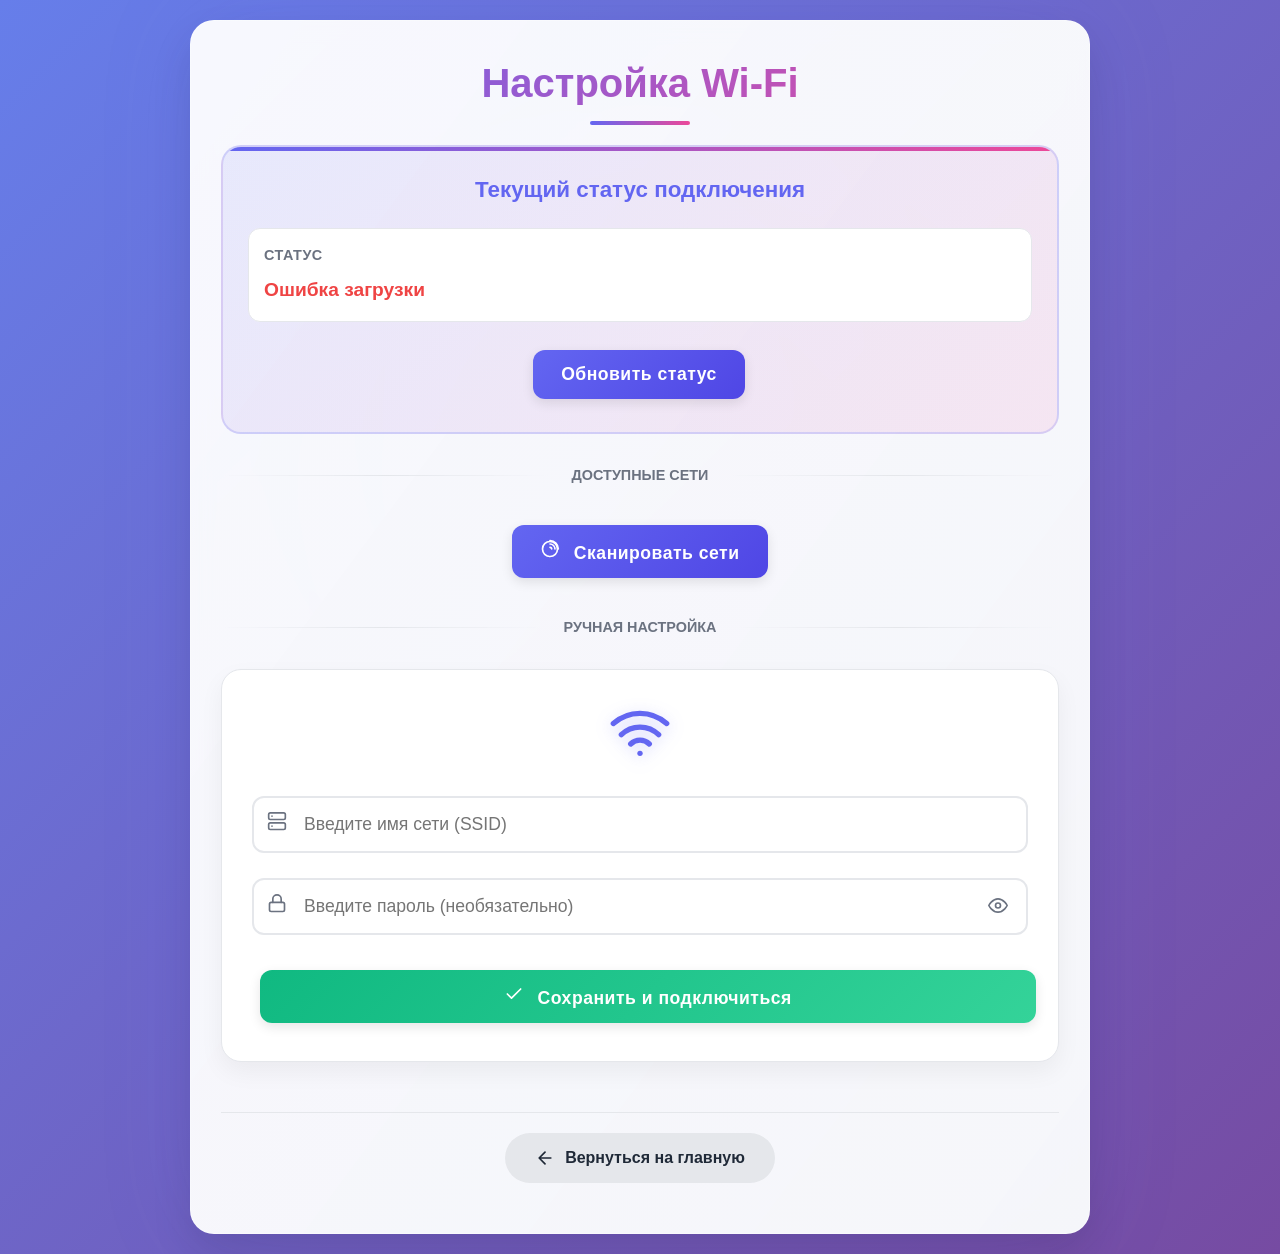
==== commit 8e617c80: "Исправил логику работы ВЕБа, пофиксил калибровку" ====
--- a/data/wifi-config.html
+++ b/data/wifi-config.html
@@ -1,13 +1,13 @@
 <!DOCTYPE html>
-<html lang="en">
+<html lang="ru">
 
 <head>
   <meta charset="UTF-8">
   <meta name="viewport" content="width=device-width, initial-scale=1.0">
-  <title>Wi-Fi Configuration</title>
+  <title>Настройка Wi-Fi</title>
   <link rel="stylesheet" href="main.css">
   <style>
-    /* Дополнительные стили для страницы WiFi */
+    /* Основные стили остаются без изменений, только перевод */
     .wifi-status {
       background: linear-gradient(135deg, rgba(99, 102, 241, 0.1), rgba(236, 72, 153, 0.1));
       padding: 25px;
@@ -39,7 +39,7 @@
 
     .status-grid {
       display: grid;
-      grid-template-columns: repeat(auto-fit, minmax(200px, 1fr));
+      grid-template-columns: repeat(2, 1fr);
       gap: 20px;
       margin-top: 15px;
     }
@@ -85,7 +85,6 @@
       color: var(--warning);
     }
 
-    /* Карточки сетей Wi-Fi */
     .network-card {
       background: white;
       padding: 20px;
@@ -177,7 +176,6 @@
       transform: rotate(180deg);
     }
 
-    /* Форма подключения внутри карточки */
     .network-connect-form {
       max-height: 0;
       overflow: hidden;
@@ -282,7 +280,6 @@
       border-radius: 10px;
     }
 
-    /* Сообщения */
     .message-box {
       padding: 20px;
       border-radius: 16px;
@@ -374,7 +371,6 @@
       text-transform: uppercase;
     }
 
-    /* Ручная настройка WiFi */
     .wifi-form-container {
       background: white;
       padding: 30px;
@@ -441,6 +437,34 @@
       color: var(--primary);
     }
 
+    /* Новая навигация снизу */
+    .bottom-nav {
+      margin-top: 50px;
+      text-align: center;
+      padding: 20px;
+      border-top: 1px solid var(--gray-light);
+    }
+
+    .back-link {
+      display: inline-flex;
+      align-items: center;
+      gap: 10px;
+      padding: 12px 30px;
+      background: var(--gray-light);
+      color: var(--dark);
+      text-decoration: none;
+      border-radius: 50px;
+      font-weight: 600;
+      transition: all 0.3s ease;
+    }
+
+    .back-link:hover {
+      background: var(--primary);
+      color: white;
+      transform: translateY(-2px);
+      box-shadow: 0 8px 20px rgba(99, 102, 241, 0.3);
+    }
+
     @media (max-width: 768px) {
       .status-grid {
         grid-template-columns: 1fr;
@@ -470,7 +494,6 @@
       }
     }
 
-    /* Декоративные элементы */
     .wifi-bg {
       position: fixed;
       top: 0;
@@ -500,32 +523,30 @@
   </div>
 
   <div class="container">
-    <h1>Wi-Fi Configuration</h1>
-
-    <!-- Сообщения -->
+    <h1>Настройка Wi-Fi</h1>
+
     <div id="messageContainer" class="message-box"></div>
 
-    <!-- Блок статуса подключения -->
     <div class="wifi-status">
-      <h3>Current Connection Status</h3>
+      <h3>Текущий статус подключения</h3>
       <div id="connectionStatus">
         <div class="scan-progress" id="statusLoading">
           <div class="spinner"></div>
-          <p>Loading connection status...</p>
+          <p>Загрузка статуса подключения...</p>
         </div>
       </div>
       <div style="text-align: center; margin-top: 20px;">
         <button class="btn btn-secondary" onclick="updateWiFiStatus()" style="margin-right: 10px;">
-          Refresh Status
+          Обновить статус
         </button>
         <button class="btn btn-off" id="disconnectBtn" onclick="disconnectWiFi()" style="display:none;">
-          Disconnect & Switch to Access Point
+          Отключиться и перейти в режим точки доступа
         </button>
       </div>
     </div>
 
     <div class="divider">
-      <span>Available Networks</span>
+      <span>Доступные сети</span>
     </div>
 
     <div style="text-align: center; margin-bottom: 25px;">
@@ -538,19 +559,19 @@
           <path d="M12 6a6 6 0 0 1 6 6" />
           <path d="M12 10a2 2 0 0 1 2 2" />
         </svg>
-        Scan Networks
+        Сканировать сети
       </button>
     </div>
 
     <div class="scan-progress" id="scanLoading">
       <div class="spinner"></div>
-      <p>Scanning for available networks...</p>
+      <p>Поиск доступных сетей...</p>
     </div>
 
     <div class="network-list" id="networkList"></div>
 
     <div class="divider">
-      <span>Manual Configuration</span>
+      <span>Ручная настройка</span>
     </div>
 
     <div class="wifi-form-container">
@@ -575,7 +596,7 @@
               <line x1="6" y1="18" x2="6.01" y2="18"></line>
             </svg>
           </div>
-          <input type="text" id="ssid" name="ssid" placeholder="Enter network name (SSID)" required>
+          <input type="text" id="ssid" name="ssid" placeholder="Введите имя сети (SSID)" required>
         </div>
 
         <div class="manual-input-group">
@@ -586,7 +607,7 @@
               <path d="M7 11V7a5 5 0 0 1 10 0v4"></path>
             </svg>
           </div>
-          <input type="password" id="password" name="password" placeholder="Enter password (optional)">
+          <input type="password" id="password" name="password" placeholder="Введите пароль (необязательно)">
           <button type="button" class="password-toggle" onclick="togglePassword()">
             <svg xmlns="http://www.w3.org/2000/svg" width="20" height="20" viewBox="0 0 24 24" fill="none"
               stroke="currentColor" stroke-width="2" stroke-linecap="round" stroke-linejoin="round">
@@ -602,40 +623,36 @@
             style="margin-right: 8px;">
             <polyline points="20 6 9 17 4 12"></polyline>
           </svg>
-          Save & Connect
+          Сохранить и подключиться
         </button>
       </form>
     </div>
+
+    <!-- Кнопка возврата на главную внизу -->
+    <div class="bottom-nav">
+      <a href="#" id="backLink" class="back-link">
+        <svg xmlns="http://www.w3.org/2000/svg" width="20" height="20" viewBox="0 0 24 24" fill="none"
+          stroke="currentColor" stroke-width="2" stroke-linecap="round" stroke-linejoin="round">
+          <path d="M19 12H5M12 19l-7-7 7-7" />
+        </svg>
+        Вернуться на главную
+      </a>
+    </div>
   </div>
 
-  <div class="nav-container">
-    <a href="#" id="backLink">
-      <svg xmlns="http://www.w3.org/2000/svg" width="20" height="20" viewBox="0 0 24 24" fill="none"
-        stroke="currentColor" stroke-width="2" stroke-linecap="round" stroke-linejoin="round"
-        style="margin-right: 8px;">
-        <path d="M19 12H5M12 19l-7-7 7-7" />
-      </svg>
-      Back to main page
-    </a>
-  </div>
-
   <script>
-    // Установка ссылки в зависимости от устройства
     document.getElementById('backLink').href =
       window.location.hostname === '' ? 'index.html' : '/';
 
-    // Глобальные переменные
     let expandedNetworkId = null;
     let currentNetworks = [];
 
-    // Функция переключения видимости пароля в основной форме
     function togglePassword() {
       const passwordInput = document.getElementById('password');
       const type = passwordInput.getAttribute('type') === 'password' ? 'text' : 'password';
       passwordInput.setAttribute('type', type);
     }
 
-    // Показать сообщение
     function showMessage(type, title, text) {
       const messageContainer = document.getElementById('messageContainer');
       const typeClass = `message-${type}`;
@@ -661,19 +678,16 @@
       }
     }
 
-    // Раскрыть/скрыть карточку сети
     function toggleNetworkCard(networkId) {
       const card = document.getElementById(`network-${networkId}`);
       const allCards = document.querySelectorAll('.network-card');
 
-      // Закрываем все другие карточки
       allCards.forEach(c => {
         if (c.id !== `network-${networkId}` && c.classList.contains('expanded')) {
           c.classList.remove('expanded');
         }
       });
 
-      // Переключаем текущую карточку
       if (expandedNetworkId === networkId) {
         card.classList.remove('expanded');
         expandedNetworkId = null;
@@ -683,17 +697,13 @@
       }
     }
 
-    // Подключиться к сети из карточки
     function connectFromCard(ssid, password = '') {
-      // Заполняем основную форму
       document.getElementById('ssid').value = ssid;
       document.getElementById('password').value = password;
 
-      // Вызываем сохранение
       saveWiFiData(ssid, password);
     }
 
-    // Сканирование сетей
     function scanNetworks() {
       const networkList = document.getElementById('networkList');
       const scanLoading = document.getElementById('scanLoading');
@@ -702,7 +712,7 @@
       scanLoading.style.display = 'block';
       expandedNetworkId = null;
 
-      showMessage('info', 'Scanning Networks', 'Searching for available Wi-Fi networks...');
+      showMessage('info', 'Сканирование сетей', 'Поиск доступных Wi-Fi сетей...');
 
       fetch('/scanwifi')
         .then(response => response.json())
@@ -755,7 +765,6 @@
               `;
 
               if (!isOpen) {
-                // Защищенная сеть - поле для пароля
                 cardContent += `
                   <form onsubmit="event.preventDefault(); connectFromCard('${network.ssid.replace(/'/g, "\\'")}', document.getElementById('password-${networkId}').value);">
                     <div class="input-group">
@@ -765,7 +774,7 @@
                           <path d="M7 11V7a5 5 0 0 1 10 0v4"></path>
                         </svg>
                       </div>
-                      <input type="password" id="password-${networkId}" placeholder="Enter password for ${network.ssid}" required>
+                      <input type="password" id="password-${networkId}" placeholder="Введите пароль для ${network.ssid}" required>
                       <button type="button" class="password-toggle" onclick="togglePasswordInCard('password-${networkId}')">
                         <svg xmlns="http://www.w3.org/2000/svg" width="16" height="16" viewBox="0 0 24 24" fill="none" stroke="currentColor" stroke-width="2" stroke-linecap="round" stroke-linejoin="round">
                           <path d="M1 12s4-8 11-8 11 8 11 8-4 8-11 8-11-8-11-8z"></path>
@@ -777,18 +786,17 @@
                       <svg xmlns="http://www.w3.org/2000/svg" width="18" height="18" viewBox="0 0 24 24" fill="none" stroke="currentColor" stroke-width="2" stroke-linecap="round" stroke-linejoin="round">
                         <polyline points="20 6 9 17 4 12"></polyline>
                       </svg>
-                      Save & Connect to ${network.ssid}
+                      Сохранить и подключиться к ${network.ssid}
                     </button>
                   </form>
                 `;
               } else {
-                // Открытая сеть - только кнопка подключения
                 cardContent += `
                   <button class="network-connect-btn" onclick="connectFromCard('${network.ssid.replace(/'/g, "\\'")}')">
                     <svg xmlns="http://www.w3.org/2000/svg" width="18" height="18" viewBox="0 0 24 24" fill="none" stroke="currentColor" stroke-width="2" stroke-linecap="round" stroke-linejoin="round">
                       <polyline points="20 6 9 17 4 12"></polyline>
                     </svg>
-                    Connect to ${network.ssid}
+                    Подключиться к ${network.ssid}
                   </button>
                 `;
               }
@@ -803,27 +811,25 @@
                 <svg xmlns="http://www.w3.org/2000/svg" width="48" height="48" viewBox="0 0 24 24" fill="none" stroke="currentColor" stroke-width="2" stroke-linecap="round" stroke-linejoin="round" style="margin-bottom: 15px;">
                   <path d="M1 1l22 22M16.72 11.06A10.94 10.94 0 0 1 19 12.55M5 12.55a10.94 10.94 0 0 1 5.17-2.39M10.71 5.05A16 16 0 0 1 22.58 9M1.42 9a15.91 15.91 0 0 1 4.7-2.88M8.53 16.11a6 6 0 0 1 6.95 0M12 20h.01"/>
                 </svg>
-                <h3 style="margin: 0 0 10px 0;">No networks found</h3>
-                <p style="margin: 0;">Try moving closer to your router or click scan again.</p>
+                <h3 style="margin: 0 0 10px 0;">Сети не найдены</h3>
+                <p style="margin: 0;">Попробуйте подойти ближе к роутеру или нажмите сканировать снова.</p>
               </div>
             `;
           }
         })
         .catch(error => {
           scanLoading.style.display = 'none';
-          showMessage('error', 'Scan Error', 'Failed to scan networks. Please try again.');
+          showMessage('error', 'Ошибка сканирования', 'Не удалось выполнить сканирование сетей. Пожалуйста, попробуйте снова.');
           console.error('Error scanning networks:', error);
         });
     }
 
-    // Функция переключения пароля в карточке
     function togglePasswordInCard(inputId) {
       const passwordInput = document.getElementById(inputId);
       const type = passwordInput.getAttribute('type') === 'password' ? 'text' : 'password';
       passwordInput.setAttribute('type', type);
     }
 
-    // Оригинальная функция saveWiFi
     function saveWiFi(event) {
       event.preventDefault();
 
@@ -835,12 +841,9 @@
       saveWiFiData(ssid, password);
     }
 
-    // Общая функция для сохранения WiFi данных
     function saveWiFiData(ssid, password) {
-      // Показываем сообщение о процессе
-      showMessage('info', 'Connecting...', `Connecting to ${ssid}. This may take a few seconds.`);
-
-      // Отправляем данные через fetch
+      showMessage('info', 'Подключение...', `Подключение к ${ssid}. Это может занять несколько секунд.`);
+
       fetch('/savewifi', {
         method: 'POST',
         headers: {
@@ -849,24 +852,18 @@
         body: `ssid=${encodeURIComponent(ssid)}&password=${encodeURIComponent(password)}`
       })
         .then(response => {
-          // Пытаемся прочитать как JSON
           return response.json().catch(() => {
-            // Если не JSON, читаем как текст
             return response.text().then(text => ({ status: response.ok ? 'success' : 'error', message: text }));
           });
         })
         .then(data => {
-          // Проверяем статус ответа
           if (data.status === 'success' || (typeof data === 'string' && data.includes('successfully'))) {
-            showMessage('success', 'Connected!', 'Wi-Fi configured successfully! Device will reboot in a moment...');
-            // Редирект через 2 секунды
+            showMessage('success', 'Подключено!', 'Wi-Fi успешно настроен! Устройство перезагрузится через несколько секунд...');
             setTimeout(() => {
               window.location.href = '/wifi-config';
             }, 2000);
           } else {
-            // Ошибка подключения
-            showMessage('error', 'Failed to connect to WiFi', data.message || 'Please check your credentials and try again.');
-            // Обновляем статус WiFi
+            showMessage('error', 'Не удалось подключиться к WiFi', data.message || 'Проверьте правильность данных и попробуйте снова.');
             setTimeout(() => {
               updateWiFiStatus();
             }, 1000);
@@ -874,12 +871,11 @@
         })
         .catch(error => {
           console.error('Error saving WiFi:', error);
-          showMessage('error', 'Error connecting to WiFi', 'Please try again later.');
+          showMessage('error', 'Ошибка подключения к WiFi', 'Пожалуйста, попробуйте позже.');
           updateWiFiStatus();
         });
     }
 
-    // Обновление статуса WiFi
     function updateWiFiStatus() {
       const statusDiv = document.getElementById('connectionStatus');
       const disconnectBtn = document.getElementById('disconnectBtn');
@@ -901,19 +897,19 @@
 
             statusHtml += `
               <div class="status-item status-connected">
-                <div class="status-label">Status</div>
-                <div class="status-value">Connected</div>
+                <div class="status-label">Статус</div>
+                <div class="status-value">Подключено</div>
               </div>
               <div class="status-item">
-                <div class="status-label">Network</div>
+                <div class="status-label">Сеть</div>
                 <div class="status-value">${data.ssid}</div>
               </div>
               <div class="status-item">
-                <div class="status-label">IP Address</div>
+                <div class="status-label">IP адрес</div>
                 <div class="status-value">${data.ip}</div>
               </div>
               <div class="status-item">
-                <div class="status-label">Signal Strength</div>
+                <div class="status-label">Уровень сигнала</div>
                 <div class="status-value">
                   <div style="display: flex; align-items: center; gap: 10px;">
                     <div class="signal-strength">
@@ -928,40 +924,40 @@
           } else if (data.mode === 'access_point') {
             statusHtml += `
               <div class="status-item status-ap">
-                <div class="status-label">Status</div>
-                <div class="status-value">Access Point Mode</div>
+                <div class="status-label">Статус</div>
+                <div class="status-value">Режим точки доступа</div>
               </div>
               <div class="status-item">
-                <div class="status-label">AP Name</div>
+                <div class="status-label">Имя точки доступа</div>
                 <div class="status-value">${data.ssid}</div>
               </div>
               <div class="status-item">
-                <div class="status-label">IP Address</div>
+                <div class="status-label">IP адрес</div>
                 <div class="status-value">${data.ip}</div>
               </div>
               <div class="status-item">
-                <div class="status-label">Mode</div>
-                <div class="status-value">Hotspot</div>
+                <div class="status-label">Режим</div>
+                <div class="status-value">Точка доступа</div>
               </div>
             `;
             disconnectBtn.style.display = 'none';
           } else {
             statusHtml += `
               <div class="status-item status-disconnected">
-                <div class="status-label">Status</div>
-                <div class="status-value">Not Connected</div>
+                <div class="status-label">Статус</div>
+                <div class="status-value">Не подключено</div>
               </div>
               <div class="status-item">
-                <div class="status-label">Mode</div>
-                <div class="status-value">Client Mode</div>
+                <div class="status-label">Режим</div>
+                <div class="status-value">Клиентский режим</div>
               </div>
               <div class="status-item">
-                <div class="status-label">Network</div>
-                <div class="status-value">None</div>
+                <div class="status-label">Сеть</div>
+                <div class="status-value">Нет</div>
               </div>
               <div class="status-item">
-                <div class="status-label">IP Address</div>
-                <div class="status-value">Not assigned</div>
+                <div class="status-label">IP адрес</div>
+                <div class="status-value">Не назначен</div>
               </div>
             `;
             disconnectBtn.style.display = 'none';
@@ -974,52 +970,49 @@
           statusLoading.style.display = 'none';
           statusDiv.innerHTML = `
             <div class="status-item status-disconnected">
-              <div class="status-label">Status</div>
-              <div class="status-value">Error Loading</div>
+              <div class="status-label">Статус</div>
+              <div class="status-value">Ошибка загрузки</div>
             </div>
           `;
           console.error('Error fetching WiFi status:', error);
         });
     }
 
-    // Отключение WiFi
     function disconnectWiFi() {
-      if (confirm('Are you sure you want to disconnect and switch to Access Point mode? The device will restart.')) {
-        showMessage('info', 'Disconnecting...', 'Switching to Access Point mode. Device will restart.');
+      if (confirm('Вы уверены, что хотите отключиться и переключиться в режим точки доступа? Устройство перезагрузится.')) {
+        showMessage('info', 'Отключение...', 'Переключение в режим точки доступа. Устройство перезагрузится.');
 
         fetch('/disconnectwifi', { method: 'POST' })
           .then(response => response.json())
           .then(data => {
-            showMessage('success', 'Disconnected', data.message || 'Disconnecting... Device will restart.');
+            showMessage('success', 'Отключено', data.message || 'Отключение... Устройство перезагрузится.');
             setTimeout(() => {
               window.location.reload();
             }, 2000);
           })
           .catch(error => {
             console.error('Error disconnecting:', error);
-            showMessage('error', 'Error', 'Failed to disconnect. Please try again.');
+            showMessage('error', 'Ошибка', 'Не удалось отключиться. Пожалуйста, попробуйте снова.');
           });
       }
     }
 
-    // Проверка параметров URL
     function checkURLParams() {
       const urlParams = new URLSearchParams(window.location.search);
 
       if (urlParams.get('success') === 'true') {
-        showMessage('success', 'Connected!', 'Wi-Fi configured successfully!');
+        showMessage('success', 'Подключено!', 'Wi-Fi успешно настроен!');
         setTimeout(() => {
           window.history.replaceState({}, document.title, '/wifi-config');
         }, 5000);
       } else if (urlParams.get('error') === 'true') {
-        showMessage('error', 'Connection Failed', 'Failed to connect to Wi-Fi. Please try again.');
+        showMessage('error', 'Ошибка подключения', 'Не удалось подключиться к Wi-Fi. Пожалуйста, попробуйте снова.');
         setTimeout(() => {
           window.history.replaceState({}, document.title, '/wifi-config');
         }, 5000);
       }
     }
 
-    // Инициализация
     window.onload = function () {
       checkURLParams();
       updateWiFiStatus();
